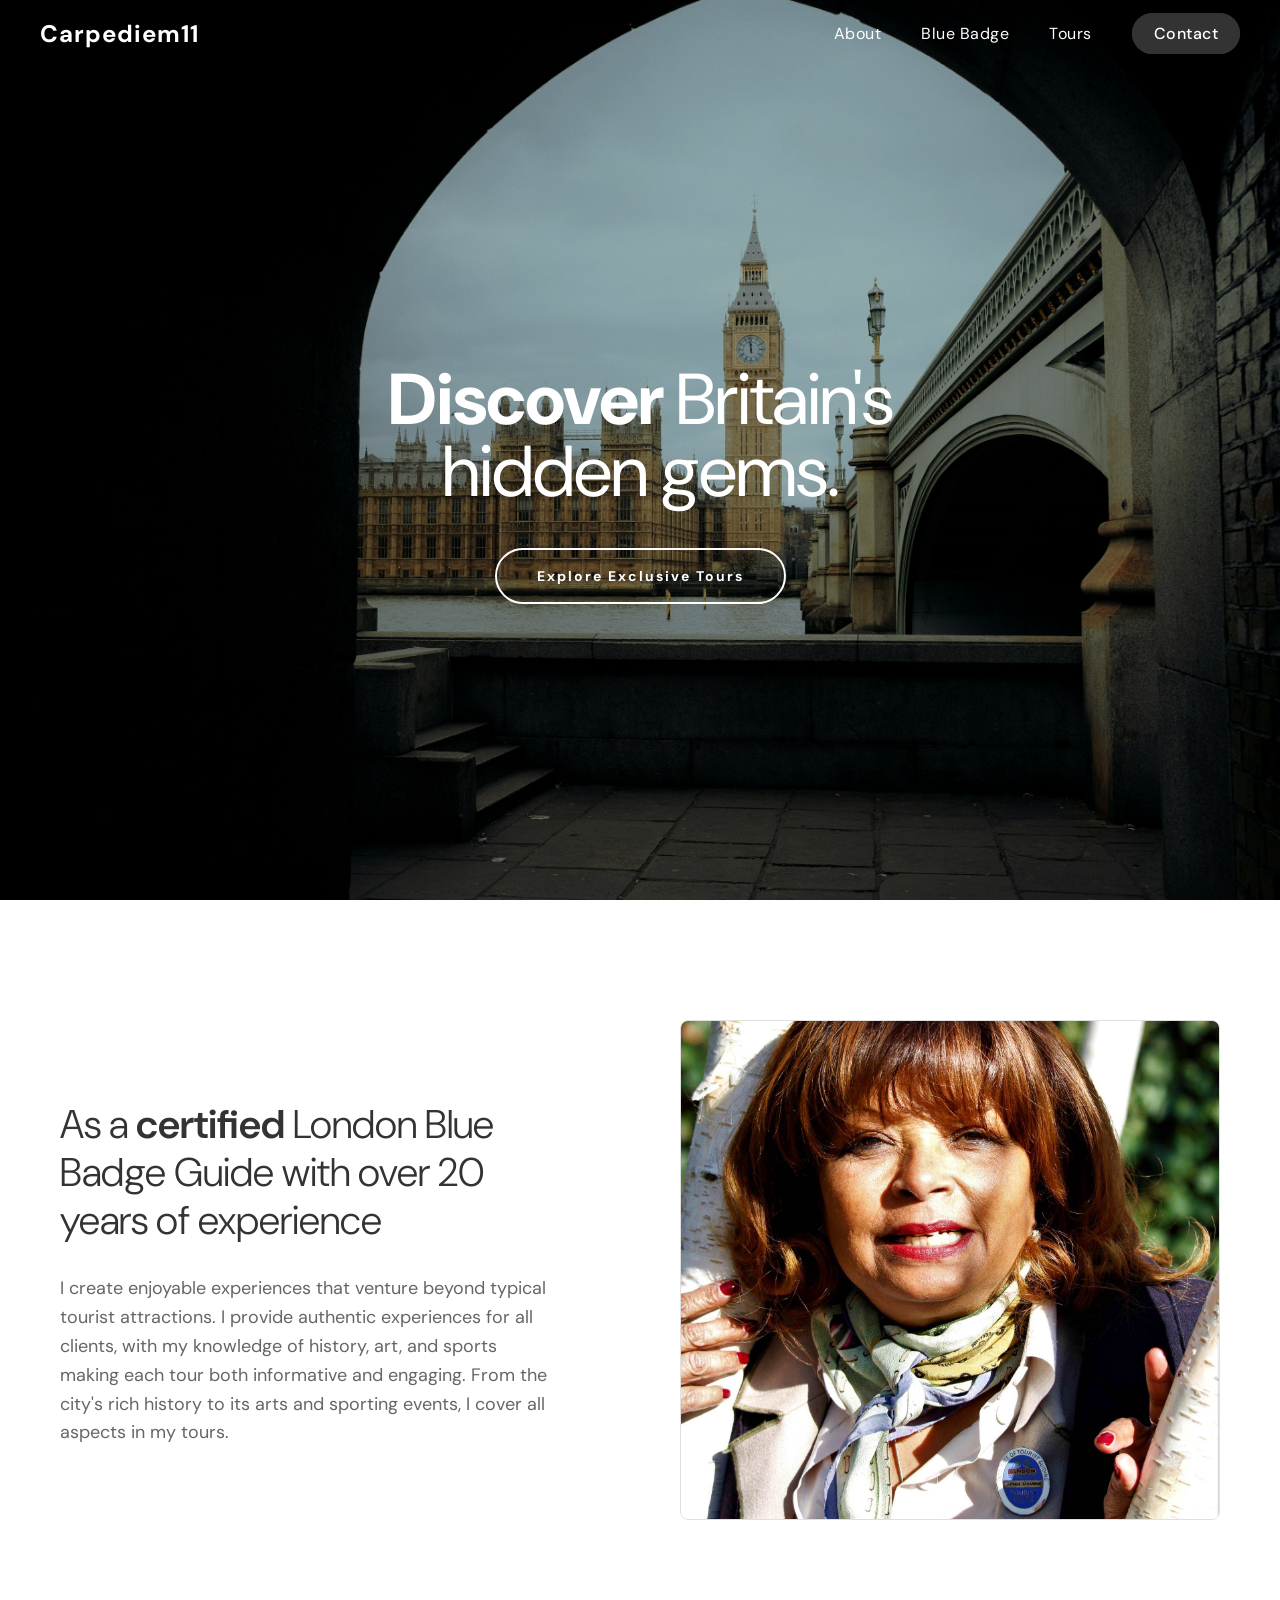
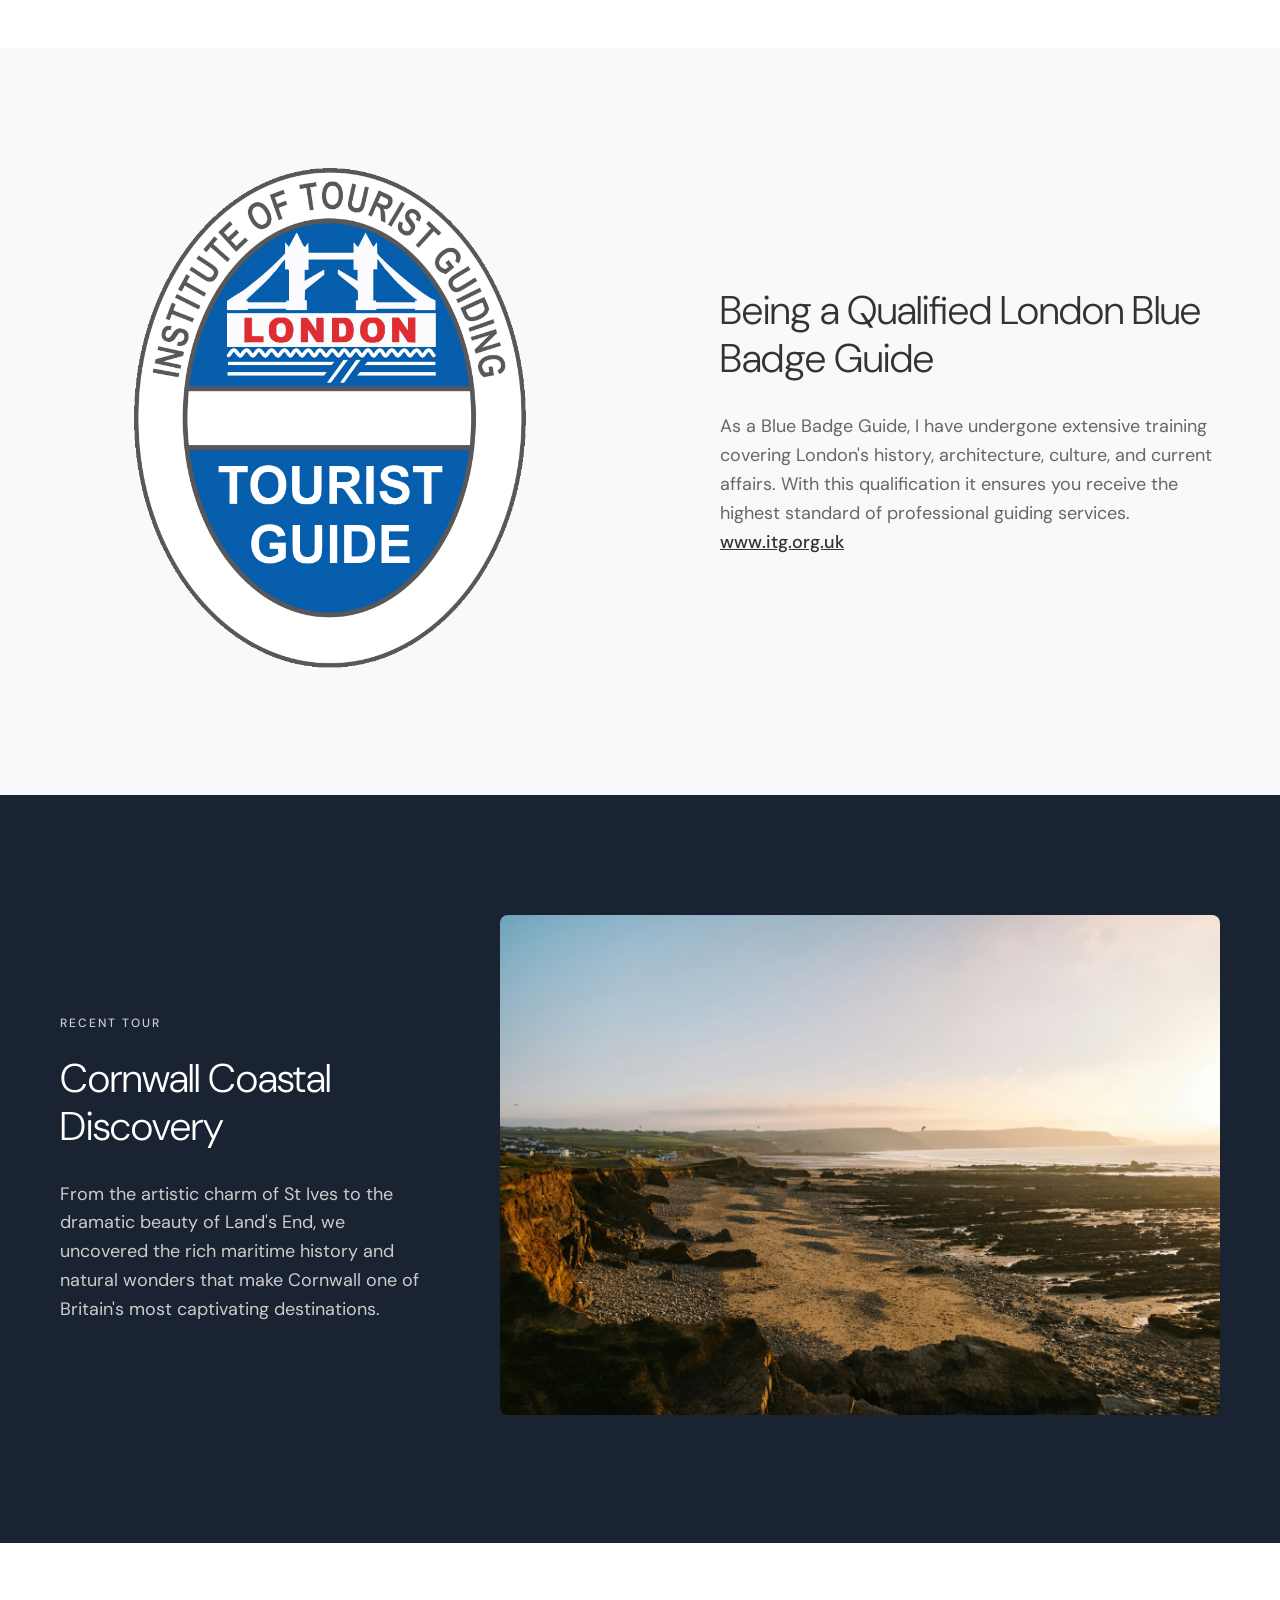
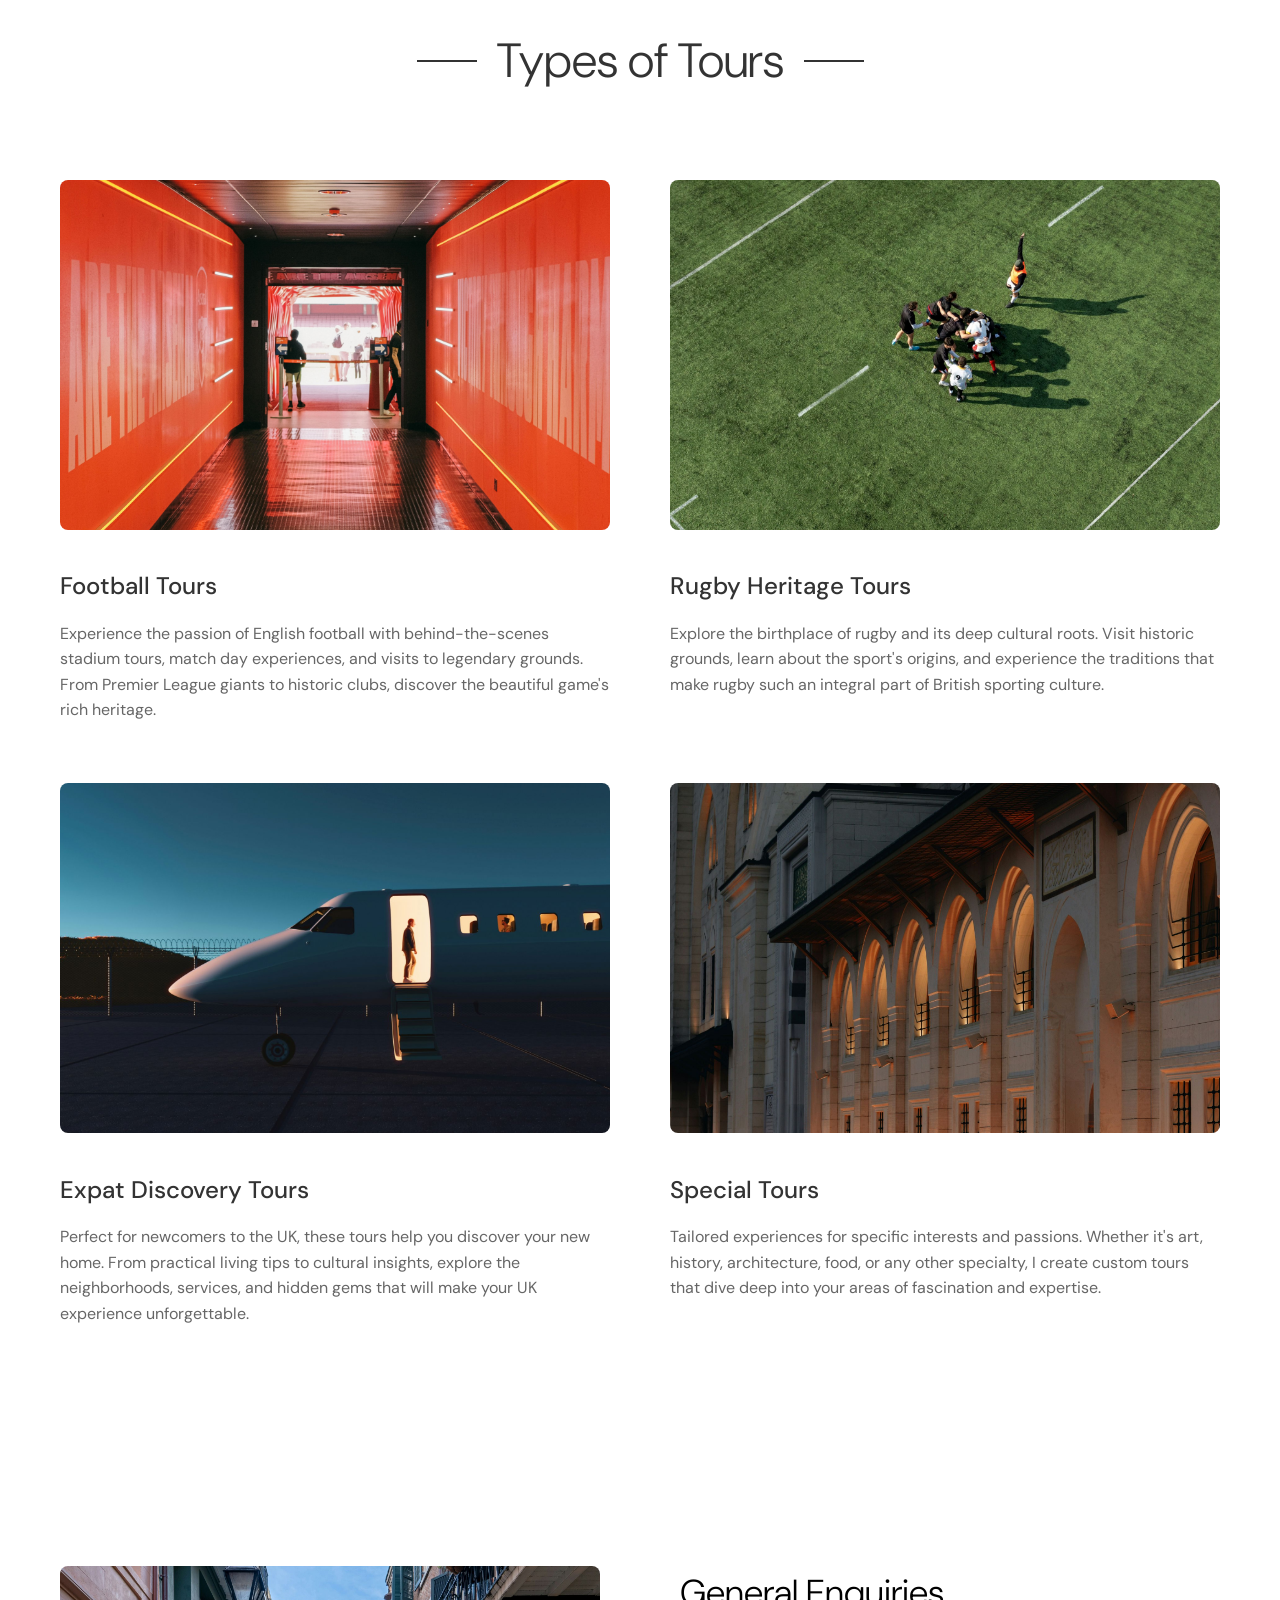
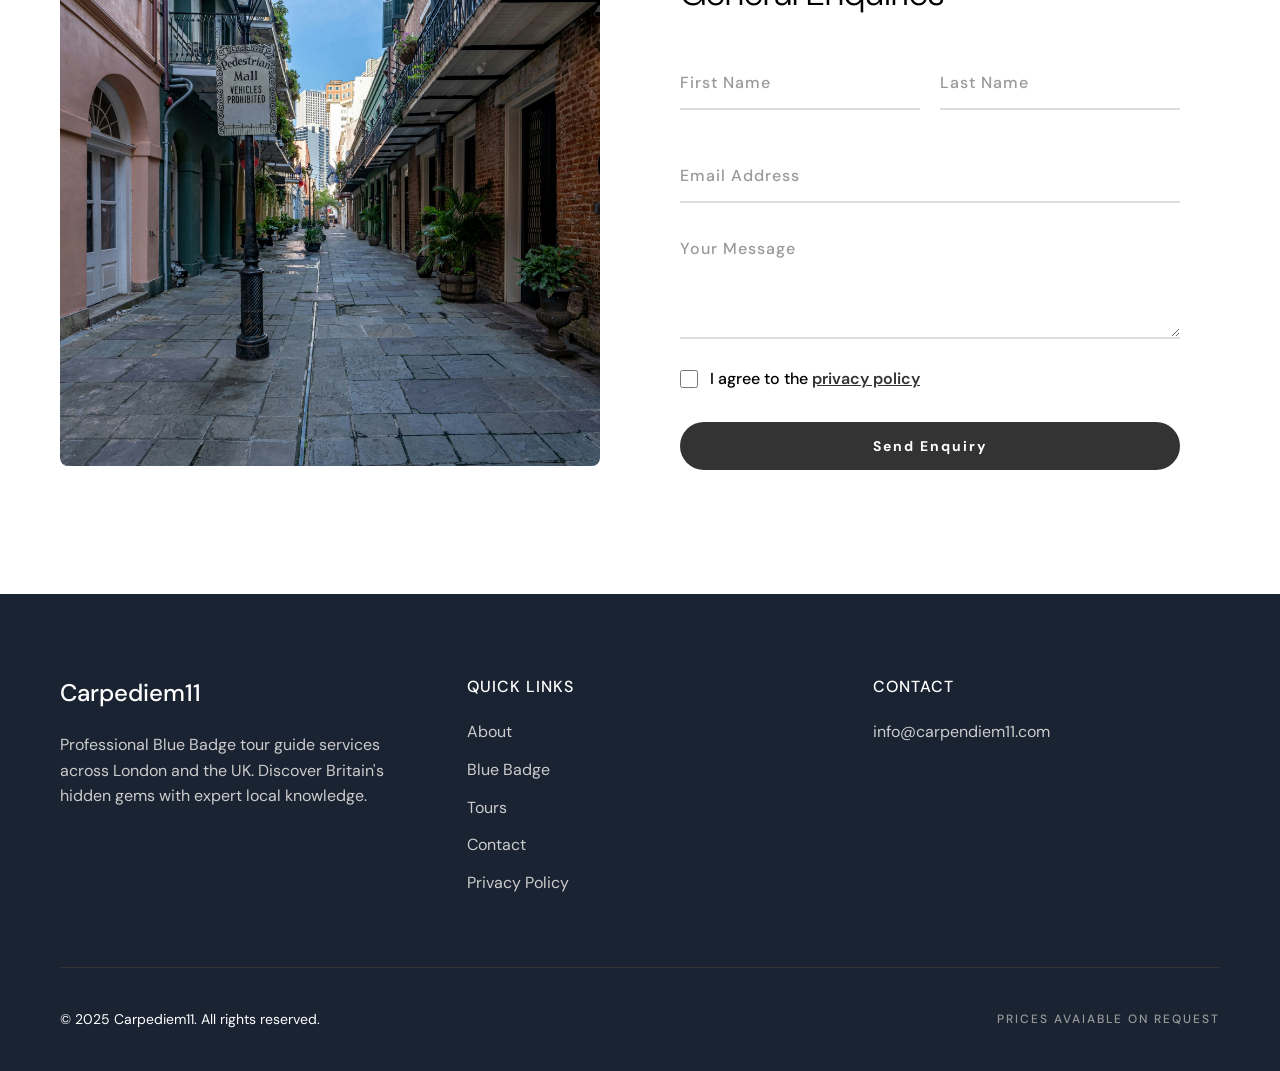
==== index.html @ 020100d0 "Performance optimizations and functional contact form - Removed 17MB unused images - Optimized image" ====
<!DOCTYPE html>
<html lang="en">
<head>
    <meta charset="UTF-8">
    <meta name="viewport" content="width=device-width, initial-scale=1.0">
    <title>Carpendiem11 - Exclusive UK and European Tour Guide</title>
    <link rel="stylesheet" href="styles.css">
    <link href="https://fonts.googleapis.com/css2?family=DM+Sans:wght@300;400;500;600;700&display=swap" rel="stylesheet">
    
    <!-- Preload critical above-the-fold images only -->
    <link rel="preload" as="image" href="images/london.jpg">
    <link rel="preload" as="image" href="images/Pat.jpg">
    <link rel="preload" as="image" href="images/blue-badge.png">
</head>
<body>
    <!-- Header Section -->
    <header class="hero-section">
        <nav class="nav">
            <div class="nav-brand">Carpediem11</div>
            <button class="hamburger" id="hamburger" aria-label="Toggle menu">
                <span></span>
                <span></span>
                <span></span>
            </button>
            <ul class="nav-links" id="navLinks">
                <li><a href="#about">About</a></li>
                <li><a href="#blue-badge">Blue Badge</a></li>
                <li><a href="#tours">Tours</a></li>
                <li><a href="#contact" class="contact-button">Contact</a></li>
            </ul>
        </nav>
        <div class="hero-content">
            <h1 class="hero-title"><span class="title-light">Discover</span> Britain's<br>hidden gems.</h1>
            <a href="#tours" class="cta-button">Explore Exclusive Tours</a>
        </div>
    </header>

    <!-- Fixed Navigation (appears on scroll) -->
    <nav class="fixed-nav" id="fixedNav">
        <div class="nav-container">
            <div class="nav-brand">Carpediem11</div>
            <button class="hamburger" id="hamburgerFixed" aria-label="Toggle menu">
                <span></span>
                <span></span>
                <span></span>
            </button>
            <ul class="nav-links" id="navLinksFixed">
                <li><a href="#about">About</a></li>
                <li><a href="#blue-badge">Blue Badge</a></li>
                <li><a href="#tours">Tours</a></li>
                <li><a href="#contact" class="contact-button">Contact</a></li>
            </ul>
        </div>
    </nav>

    <!-- About Section -->
    <section id="about" class="about-section">
        <div class="container">
            <div class="about-content">
                <div class="about-text">
                    <!-- <span class="section-label">ABOUT</span> -->
                    <h2 class="section-title">As a <span class="certified-bold">certified</span> London Blue Badge Guide with over 20 years of experience</h2>
                    <p class="section-description">I create enjoyable experiences that venture beyond typical tourist attractions. I provide authentic experiences for all clients, with my knowledge of history, art, and sports making each tour both informative and engaging. From the city's rich history to its arts and sporting events, I cover all aspects in my tours.</p>
                </div>
                <div class="about-image">
                    <img src="images/Pat.jpg" alt="Modern cabin with fire pit" class="section-image">
                </div>
            </div>
        </div>
    </section>

    <!-- Blue Badge Section -->
    <section id="blue-badge" class="blue-badge-section">
        <div class="container">
            <div class="blue-badge-content">
                <div class="blue-badge-image">
                    <img src="images/blue-badge.png" alt="Blue Badge Guide certification" class="section-image">
                </div>
                <div class="blue-badge-text">
                    <!-- <span class="section-label">BLUE BADGE</span> -->
                    <h2 class="section-title">Being a Qualified London Blue Badge Guide</h2>
                    
                    <p class="section-description">As a Blue Badge Guide, I have undergone extensive training covering London's history, architecture, culture, and current affairs. With this qualification it ensures you receive the highest standard of professional guiding services.</p>
                    <p class="section-description"> <a href="https://www.itg.org.uk/" target="_blank" class="external-link">www.itg.org.uk</a></p>
                </div>
            </div>
        </div>
    </section>

    <!-- Recent Tour Section -->
    <section class="recent-tour-section">
        <div class="container">
            <div class="recent-tour-content">
                <div class="recent-tour-text">
                    <span class="section-label">RECENT TOUR</span>
                    <h2 class="section-title">Cornwall Coastal Discovery</h2>
                    <p class="section-description">From the artistic charm of St Ives to the dramatic beauty of Land's End, we uncovered the rich maritime history and natural wonders that make Cornwall one of Britain's most captivating destinations.</p>
                </div>
                <div class="recent-tour-image">
                    <img src="images/cornwall.jpg" alt="Modern interior with skylight" class="section-image">
                </div>
            </div>
        </div>
    </section>

    <!-- Types of Tours Section -->
    <section id="tours" class="tours-section">
        <div class="container">
            <div class="tours-header">
              
                <h2 class="tours-title">Types of Tours</h2>
            </div>
            <div class="tours-grid">
                <div class="tour-card">
                    <div class="tour-image">
                        <img src="images/arsenal3.jpg" alt="Football stadium tour" class="tour-img">
                    </div>
                    <h3 class="tour-name">Football Tours</h3>
                    <p class="tour-description">Experience the passion of English football with behind-the-scenes stadium tours, match day experiences, and visits to legendary grounds. From Premier League giants to historic clubs, discover the beautiful game's rich heritage.</p>
                </div>
                <div class="tour-card">
                    <div class="tour-image">
                        <img src="images/rugby.jpg" alt="Rugby stadium and heritage" class="tour-img">
                    </div>
                    <h3 class="tour-name">Rugby Heritage Tours</h3>
                    <p class="tour-description">Explore the birthplace of rugby and its deep cultural roots. Visit historic grounds, learn about the sport's origins, and experience the traditions that make rugby such an integral part of British sporting culture.</p>
                </div>
                <div class="tour-card">
                    <div class="tour-image">
                        <img src="images/plane.jpg" alt="Expat discovery tour" class="tour-img">
                    </div>
                    <h3 class="tour-name">Expat Discovery Tours</h3>
                    <p class="tour-description">Perfect for newcomers to the UK, these tours help you discover your new home. From practical living tips to cultural insights, explore the neighborhoods, services, and hidden gems that will make your UK experience unforgettable.</p>
                </div>
                <div class="tour-card">
                    <div class="tour-image">
                        <img src="images/special.jpg" alt="Special interest tour" class="tour-img">
                    </div>
                    <h3 class="tour-name">Special Tours</h3>
                    <p class="tour-description">Tailored experiences for specific interests and passions. Whether it's art, history, architecture, food, or any other specialty, I create custom tours that dive deep into your areas of fascination and expertise.</p>
                </div>
            </div>
            
            <!-- Mobile Tour Info Banner -->
            <div class="mobile-tour-banner">
                <p>Contact us for more information about all of the different tours we offer throughout the year, tailored to each season.</p>
                <a href="#contact" class="banner-button">Get in Touch</a>
            </div>
        </div>
    </section>

    <!-- Coming Soon Section -->
    <section id="contact" class="coming-soon-section">
        <div class="container">
            <div class="coming-soon-content">
                <div class="coming-soon-image">
                    <img src="images/form.jpg" alt="Campfire on hillside" class="section-image">
                </div>
                <div class="coming-soon-form">
                    <h2 class="coming-soon-title">General Enquiries</h2>
                    <form class="booking-form" id="contactForm" action="https://api.web3forms.com/submit" method="POST">
                        <!-- Web3Forms access key configured -->
                        <input type="hidden" name="access_key" value="16417ffe-3194-4e08-936b-fb488de1f143">
                        <input type="hidden" name="subject" value="New Enquiry from Carpediem11 Website">
                        <input type="hidden" name="redirect" value="https://web3forms.com/success">
                        
                        <div class="form-row">
                            <div class="form-group">
                                <input type="text" 
                                       id="firstName" 
                                       name="first_name" 
                                       placeholder="First Name" 
                                       class="form-input" 
                                       autocomplete="given-name"
                                       required>
                            </div>
                            <div class="form-group">
                                <input type="text" 
                                       id="lastName" 
                                       name="last_name" 
                                       placeholder="Last Name" 
                                       class="form-input" 
                                       autocomplete="family-name"
                                       required>
                            </div>
                        </div>
                        <div class="form-group">
                            <input type="email" 
                                   id="email" 
                                   name="email" 
                                   placeholder="Email Address" 
                                   class="form-input" 
                                   autocomplete="email"
                                   required>
                        </div>
                        <div class="form-group">
                            <textarea id="message" 
                                      name="message" 
                                      placeholder="Your Message" 
                                      class="form-textarea" 
                                      rows="4"
                                      required></textarea>
                        </div>
                        <div class="checkbox-group">
                            <label class="checkbox-label">
                                <input type="checkbox" id="privacy" name="privacy" required>
                                <span>I agree to the <a href="privacy-policy.html" target="_blank" class="privacy-link">privacy policy</a></span>
                            </label>
                        </div>
                        <button type="submit" class="submit-button">Send Enquiry</button>
                        <div id="formMessage" class="form-message"></div>
                    </form>
                </div>
            </div>
        </div>
    </section>

    <!-- Footer -->
    <footer class="footer">
        <div class="container">
            <div class="footer-content">
                <div class="footer-section">
                    <h3 class="footer-brand">Carpediem11</h3>
                    <p class="footer-description">Professional Blue Badge tour guide services across London and the UK. Discover Britain's hidden gems with expert local knowledge.</p>
                </div>
                <div class="footer-section">
                    <h4 class="footer-title">Quick Links</h4>
                    <ul class="footer-links">
                        <li><a href="#about">About</a></li>
                        <li><a href="#blue-badge">Blue Badge</a></li>
                        <li><a href="#tours">Tours</a></li>
                        <li><a href="#contact">Contact</a></li>
                        <li><a href="privacy-policy.html">Privacy Policy</a></li>
                    </ul>
                </div>
                <div class="footer-section">
                    <h4 class="footer-title">Contact</h4>
                    <p class="footer-contact">info@carpendiem11.com</p>
                    <!-- <p class="footer-contact">+44 (555) 123-4567</p> -->
                </div>
            </div>
            <div class="footer-bottom">
                <p class="footer-copyright">© 2025 Carpediem11. All rights reserved.</p>
                <p class="footer-press">Prices avaiable on request</p>
            </div>
        </div>
    </footer>

    <script>
        // Show/hide fixed navigation on scroll
        window.addEventListener('scroll', function() {
            const fixedNav = document.getElementById('fixedNav');
            const scrollPosition = window.scrollY;
            
            if (scrollPosition > 100) {
                fixedNav.classList.add('show');
            } else {
                fixedNav.classList.remove('show');
            }
        });

        // Mobile menu toggle
        const hamburger = document.getElementById('hamburger');
        const hamburgerFixed = document.getElementById('hamburgerFixed');
        const navLinks = document.getElementById('navLinks');
        const navLinksFixed = document.getElementById('navLinksFixed');

        function toggleMenu(burger, menu) {
            burger.addEventListener('click', function(e) {
                e.stopPropagation();
                burger.classList.toggle('active');
                menu.classList.toggle('active');
            });
        }

        if (hamburger && navLinks) {
            toggleMenu(hamburger, navLinks);
        }

        if (hamburgerFixed && navLinksFixed) {
            toggleMenu(hamburgerFixed, navLinksFixed);
        }

        // Close menu when clicking on a link
        document.querySelectorAll('.nav-links a').forEach(link => {
            link.addEventListener('click', function() {
                if (hamburger) hamburger.classList.remove('active');
                if (hamburgerFixed) hamburgerFixed.classList.remove('active');
                if (navLinks) navLinks.classList.remove('active');
                if (navLinksFixed) navLinksFixed.classList.remove('active');
            });
        });

        // Close menu when clicking outside
        document.addEventListener('click', function(e) {
            if (!e.target.closest('.nav') && !e.target.closest('.fixed-nav')) {
                if (hamburger) hamburger.classList.remove('active');
                if (hamburgerFixed) hamburgerFixed.classList.remove('active');
                if (navLinks) navLinks.classList.remove('active');
                if (navLinksFixed) navLinksFixed.classList.remove('active');
            }
        });

        // Contact form handling with better UX
        const contactForm = document.getElementById('contactForm');
        const formMessage = document.getElementById('formMessage');

        if (contactForm) {
            contactForm.addEventListener('submit', async function(e) {
                e.preventDefault();
                
                const submitButton = contactForm.querySelector('.submit-button');
                const originalButtonText = submitButton.textContent;
                
                // Disable button and show loading state
                submitButton.disabled = true;
                submitButton.textContent = 'Sending...';
                
                // Hide any previous messages
                formMessage.className = 'form-message';
                formMessage.style.display = 'none';
                
                try {
                    const formData = new FormData(contactForm);
                    const response = await fetch(contactForm.action, {
                        method: 'POST',
                        body: formData,
                        headers: {
                            'Accept': 'application/json'
                        }
                    });
                    
                    if (response.ok) {
                        // Success
                        formMessage.className = 'form-message success';
                        formMessage.textContent = 'Thank you! Your message has been sent successfully. We\'ll get back to you soon.';
                        contactForm.reset();
                    } else {
                        // Error from server
                        formMessage.className = 'form-message error';
                        formMessage.textContent = 'Oops! Something went wrong. Please try again or email us directly at info@carpendiem11.com';
                    }
                } catch (error) {
                    // Network error
                    formMessage.className = 'form-message error';
                    formMessage.textContent = 'Network error. Please check your connection and try again.';
                }
                
                // Re-enable button
                submitButton.disabled = false;
                submitButton.textContent = originalButtonText;
                
                // Scroll to message
                formMessage.scrollIntoView({ behavior: 'smooth', block: 'nearest' });
            });
        }
    </script>
</body>
</html>
---- styles.css ----
/* Reset and Base Styles */
* {
    margin: 0;
    padding: 0;
    box-sizing: border-box;
}

html {
    scroll-behavior: smooth;
}

body {
    font-family: 'DM Sans', sans-serif;
    line-height: 1.6;
    color: #333;
    overflow-x: hidden;
}

.container {
    max-width: 1200px;
    margin: 0 auto;
    padding: 0 20px;
}

/* Typography */
.section-label {
    font-size: 12px;
    font-weight: 500;
    letter-spacing: 2px;
    text-transform: uppercase;
    color: #999;
    display: block;
    margin-bottom: 20px;
}

.section-title {
    font-size: 40px;
    font-weight: 300;
    line-height: 1.2;
    margin-bottom: 30px;
    color: #333;
}

.certified-bold {
    font-weight: 600;
}

.section-description {
    font-size: 18px;
    font-weight: 400;
    color: #666;
    line-height: 1.6;
}

.external-link {
    color: #333;
    text-decoration: underline;
    font-weight: 500;
    transition: color 0.3s ease;
}

.external-link:hover {
    color: #666;
}

/* Section Images */
.section-image {
    width: 100%;
    height: 500px;
    object-fit: cover;
    border-radius: 8px;
    transition: transform 0.3s ease;
}

.blue-badge-image .section-image {
    object-fit: contain;
    background: #f8f9fa;
}

.about-image .section-image {
    border: 1px solid #e0e0e0;
}

.recent-tour-image .section-image {
    height: 500px;
}

.section-image:hover {
    transform: scale(1.02);
}

.tour-img {
    width: 100%;
    height: 350px;
    object-fit: cover;
    border-radius: 8px;
    transition: transform 0.3s ease;
}

.tour-img:hover {
    transform: scale(1.02);
}

/* Original Navigation in Hero */
.nav {
    display: flex;
    justify-content: space-between;
    align-items: center;
    padding: 15px 40px;
    position: relative;
    z-index: 10;
}

.nav-brand {
    font-size: 24px;
    font-weight: 700;
    letter-spacing: 1px;
    color: white;
}

.nav-links {
    display: flex;
    list-style: none;
    gap: 40px;
}

.nav-links a {
    color: white;
    text-decoration: none;
    font-size: 16px;
    font-weight: 400;
    letter-spacing: 0.5px;
    transition: opacity 0.3s ease;
}

.nav-links a:hover {
    opacity: 0.7;
}

/* Hamburger Menu */
.hamburger {
    display: none;
    flex-direction: column;
    gap: 5px;
    background: transparent;
    border: none;
    cursor: pointer;
    padding: 5px;
    z-index: 1003;
    position: relative;
}

.hamburger span {
    width: 25px;
    height: 2px;
    background: white;
    transition: all 0.3s ease;
}

.fixed-nav .hamburger span {
    background: white;
}

.hamburger.active span:nth-child(1) {
    transform: rotate(45deg) translate(7px, 7px);
}

.hamburger.active span:nth-child(2) {
    opacity: 0;
}

.hamburger.active span:nth-child(3) {
    transform: rotate(-45deg) translate(7px, -7px);
}

/* Fixed Navigation (appears on scroll) */
.fixed-nav {
    position: fixed;
    top: -100px;
    left: 0;
    right: 0;
    background: rgba(0, 0, 0, 0.95);
    backdrop-filter: blur(10px);
    border-bottom: 1px solid rgba(255, 255, 255, 0.1);
    z-index: 1000;
    transition: all 0.3s ease;
}

.fixed-nav.show {
    top: 0;
}

.nav-container {
    display: flex;
    justify-content: space-between;
    align-items: center;
    padding: 15px 40px;
    position: relative;
    z-index: 10;
}

.fixed-nav .nav-brand {
    color: white;
    font-size: 24px;
    font-weight: 700;
    letter-spacing: 1px;
}

.fixed-nav .nav-links {
    display: flex;
    list-style: none;
    gap: 40px;
}

.fixed-nav .nav-links a {
    color: white;
    text-decoration: none;
    font-size: 16px;
    font-weight: 400;
    letter-spacing: 0.5px;
    transition: color 0.3s ease;
    position: relative;
}

.fixed-nav .nav-links a:hover {
    color: #ccc;
}


/* Contact Button */
.contact-button {
    background: #333 !important;
    color: white !important;
    padding: 8px 20px !important;
    border-radius: 50px !important;
    border: 2px solid #333 !important;
    transition: all 0.3s ease !important;
    text-decoration: none !important;
    font-weight: 500 !important;
    letter-spacing: 0.5px !important;
}

.contact-button:hover {
    background: white !important;
    color: #333 !important;
    transform: translateY(-2px);
    box-shadow: 0 4px 12px rgba(0, 0, 0, 0.15);
}

.contact-button::after {
    display: none !important;
}

/* Fixed nav contact button */
.fixed-nav .contact-button {
    background: white !important;
    color: #333 !important;
}

.fixed-nav .contact-button:hover {
    background: #f0f0f0 !important;
    color: #333 !important;
}

/* Hero Section */
.hero-section {
    height: 100vh;
    background: linear-gradient(rgba(0, 0, 0, 0.3), rgba(0, 0, 0, 0.3)), 
                url('images/london.jpg');
    background-size: cover;
    background-position: center;
    display: flex;
    flex-direction: column;
    justify-content: space-between;
    color: white;
    position: relative;
}

.hero-content {
    text-align: center;
    padding: 0 40px;
    position: relative;
    z-index: 10;
    display: flex;
    flex-direction: column;
    justify-content: center;
    align-items: center;
    flex: 1;
}

.hero-title {
    font-size: 72px;
    font-weight: 400;
    margin-bottom: 40px;
    letter-spacing: -1px;
    line-height: 1.0;
}

.title-light {
    font-weight: 700;
}

.cta-button {
    background: transparent;
    border: 2px solid white;
    color: white;
    padding: 15px 40px;
    font-size: 14px;
    font-weight: 700;
    letter-spacing: 2px;
    border-radius: 50px;
    cursor: pointer;
    transition: all 0.3s ease;
    text-decoration: none;
    display: inline-block;
}

.cta-button:hover {
    background: white;
    color: #333;
}

/* About Section */
.about-section {
    padding: 120px 0;
    background: white;
}

.about-content {
    display: grid;
    grid-template-columns: 1fr 1fr;
    gap: 80px;
    align-items: center;
}

.about-text {
    padding-right: 40px;
}


/* Blue Badge Section */
.blue-badge-section {
    padding: 120px 0;
    background: #f8f9fa;
}

.blue-badge-content {
    display: grid;
    grid-template-columns: 1fr 1fr;
    gap: 80px;
    align-items: center;
}

.blue-badge-text {
    padding-left: 40px;
}


.work-section {
    display: flex;
    align-items: center;
    gap: 10px;
    margin: 30px 0;
}

.work-label {
    font-size: 14px;
    font-weight: 500;
    letter-spacing: 2px;
    text-transform: uppercase;
    color: #999;
}

.work-icon {
    font-size: 20px;
}

.features-list {
    margin: 40px 0;
}

.feature-item {
    display: flex;
    align-items: center;
    gap: 15px;
    margin-bottom: 20px;
    font-size: 16px;
    font-weight: 500;
    color: #333;
}

.feature-icon {
    font-size: 18px;
    width: 24px;
    text-align: center;
}

/* Recent Tour Section */
.recent-tour-section {
    padding: 120px 0;
    background: #1a2332;
    color: white;
}

.recent-tour-content {
    display: grid;
    grid-template-columns: 1fr 2fr;
    gap: 80px;
    align-items: center;
}

.recent-tour-text .section-label {
    color: #ccc;
}

.recent-tour-text .section-title {
    color: white;
}

.recent-tour-text .section-description {
    color: #ccc;
}


/* Tours Section */
.tours-section {
    padding: 80px 0 120px 0;
    background: white;
}

.tours-header {
    text-align: center;
    margin-bottom: 80px;
}

.tours-label {
    font-size: 12px;
    font-weight: 500;
    letter-spacing: 2px;
    text-transform: uppercase;
    color: #999;
    display: block;
    margin-bottom: 20px;
}

.tours-title {
    font-size: 48px;
    font-weight: 300;
    color: #333;
    position: relative;
    display: inline-block;
}

.tours-title::before,
.tours-title::after {
    content: '';
    position: absolute;
    top: 50%;
    width: 60px;
    height: 2px;
    background: #333;
    transform: translateY(-50%);
}

.tours-title::before {
    left: -80px;
}

.tours-title::after {
    right: -80px;
}

.tours-grid {
    display: grid;
    grid-template-columns: repeat(2, 1fr);
    gap: 60px;
}

.tour-card {
    background: white;
}

.tour-image {
    margin-bottom: 30px;
}

.tour-name {
    font-size: 24px;
    font-weight: 500;
    color: #333;
    margin-bottom: 15px;
}

.tour-description {
    font-size: 16px;
    color: #666;
    line-height: 1.6;
}

/* Mobile Tour Banner */
.mobile-tour-banner {
    display: none;
}

.banner-button {
    display: inline-block;
    background: #333;
    color: white;
    padding: 12px 30px;
    font-size: 14px;
    font-weight: 700;
    letter-spacing: 1.5px;
    text-decoration: none;
    border-radius: 50px;
    transition: all 0.3s ease;
    margin-top: 15px;
}

.banner-button:hover {
    background: #555;
    transform: translateY(-2px);
}


/* Coming Soon Section */
.coming-soon-section {
    padding: 120px 0;
    background: white;
}

.coming-soon-content {
    display: grid;
    grid-template-columns: 1fr 1fr;
    gap: 80px;
    align-items: center;
}


.coming-soon-title {
    font-family: 'DM Sans', sans-serif;
    font-size: 36px;
    font-weight: 300;
    color: #000;
    margin-bottom: 40px;
    line-height: 1.3;
}

.booking-form {
    max-width: 500px;
}

.form-row {
    display: grid;
    grid-template-columns: 1fr 1fr;
    gap: 20px;
    margin-bottom: 20px;
}

.form-group {
    margin-bottom: 20px;
}

.form-input {
    width: 100%;
    padding: 15px 0;
    border: none;
    border-bottom: 2px solid #ddd;
    background: transparent;
    font-family: 'DM Sans', sans-serif;
    font-size: 16px;
    font-weight: 400;
    color: #000 !important;
    outline: none;
    transition: border-color 0.3s ease;
}

.form-input,
.form-input:focus,
.form-input:active {
    color: #000 !important;
}

.form-input:focus {
    border-bottom-color: #333;
}

.form-input::placeholder {
    color: #999;
    font-weight: 500;
    letter-spacing: 1px;
}

.form-textarea {
    width: 100%;
    padding: 15px 0;
    border: none;
    border-bottom: 2px solid #ddd;
    background: transparent;
    font-family: 'DM Sans', sans-serif;
    font-size: 16px;
    font-weight: 400;
    color: #000 !important;
    outline: none;
    transition: border-color 0.3s ease;
    resize: vertical;
    min-height: 100px;
}

.form-textarea,
.form-textarea:focus,
.form-textarea:active {
    color: #000 !important;
}

.form-textarea:focus {
    border-bottom-color: #333;
}

/* Force black text on all form elements */
input[type="text"],
input[type="email"],
textarea {
    color: #000 !important;
}

.booking-form input,
.booking-form textarea {
    color: #000 !important;
}

.form-textarea::placeholder {
    color: #999;
    font-weight: 500;
    letter-spacing: 1px;
}

.checkbox-group {
    margin-bottom: 30px;
}

.checkbox-label {
    display: flex;
    align-items: center;
    gap: 12px;
    font-family: 'DM Sans', sans-serif;
    font-size: 16px;
    font-weight: 500;
    color: #000 !important;
    cursor: pointer;
}

.checkbox-label input[type="checkbox"] {
    width: 18px;
    height: 18px;
    accent-color: #333;
}

.privacy-link {
    color: #333;
    text-decoration: underline;
    font-weight: 600;
    transition: color 0.3s ease;
}

.privacy-link:hover {
    color: #555;
}

.form-message {
    margin-top: 20px;
    padding: 15px;
    border-radius: 8px;
    font-family: 'DM Sans', sans-serif;
    font-size: 14px;
    font-weight: 500;
    text-align: center;
    display: none;
}

.form-message.success {
    background: #d4edda;
    color: #155724;
    border: 1px solid #c3e6cb;
    display: block;
}

.form-message.error {
    background: #f8d7da;
    color: #721c24;
    border: 1px solid #f5c6cb;
    display: block;
}

.submit-button {
    width: 100%;
    background: #333;
    color: white;
    border: none;
    padding: 15px 30px;
    font-family: 'DM Sans', sans-serif;
    font-size: 14px;
    font-weight: 700;
    letter-spacing: 2px;
    cursor: pointer;
    transition: background-color 0.3s ease;
    border-radius: 50px;
}

.submit-button:hover {
    background: #555;
}

/* Privacy Policy Page */
.privacy-policy-section {
    padding: 120px 0 80px;
    background: white;
    min-height: 100vh;
}

.privacy-content {
    max-width: 800px;
    margin: 0 auto;
}

.privacy-title {
    font-family: 'DM Sans', sans-serif;
    font-size: 48px;
    font-weight: 600;
    color: #333;
    margin-bottom: 30px;
    text-align: center;
}

.privacy-intro {
    font-family: 'DM Sans', sans-serif;
    font-size: 18px;
    font-weight: 400;
    color: #666;
    line-height: 1.6;
    margin-bottom: 50px;
    text-align: center;
}

.privacy-section {
    margin-bottom: 40px;
}

.privacy-section h2 {
    font-family: 'DM Sans', sans-serif;
    font-size: 28px;
    font-weight: 600;
    color: #333;
    margin-bottom: 20px;
    border-bottom: 2px solid #f0f0f0;
    padding-bottom: 10px;
}

.privacy-section h3 {
    font-family: 'DM Sans', sans-serif;
    font-size: 20px;
    font-weight: 500;
    color: #333;
    margin: 25px 0 15px 0;
}

.privacy-section p {
    font-family: 'DM Sans', sans-serif;
    font-size: 16px;
    font-weight: 400;
    color: #666;
    line-height: 1.6;
    margin-bottom: 15px;
}

.privacy-section ul {
    margin: 15px 0;
    padding-left: 20px;
}

.privacy-section li {
    font-family: 'DM Sans', sans-serif;
    font-size: 16px;
    font-weight: 400;
    color: #666;
    line-height: 1.6;
    margin-bottom: 8px;
}

.contact-info {
    background: #f8f9fa;
    padding: 20px;
    border-radius: 8px;
    margin: 20px 0;
}

.contact-info p {
    margin-bottom: 10px;
    font-weight: 500;
}

.privacy-footer {
    background: #f8f9fa;
    padding: 30px;
    border-radius: 8px;
    margin-top: 50px;
    text-align: center;
}

.privacy-footer p {
    margin-bottom: 10px;
    font-weight: 500;
}

/* Footer */
.footer {
    background: #1a2332;
    color: white;
    padding: 80px 0 40px;
}

.footer-content {
    display: grid;
    grid-template-columns: repeat(3, 1fr);
    gap: 60px;
    margin-bottom: 60px;
}

.footer-section h3,
.footer-section h4 {
    margin-bottom: 20px;
    font-weight: 500;
}

.footer-brand {
    font-size: 24px;
    font-weight: 700;
    color: white;
    margin-bottom: 15px;
}

.footer-description {
    color: #ccc;
    font-size: 16px;
    line-height: 1.6;
}

.footer-title {
    font-size: 16px;
    color: white;
    text-transform: uppercase;
    letter-spacing: 1px;
}

.footer-links {
    list-style: none;
}

.footer-links li {
    margin-bottom: 12px;
}

.footer-links a {
    color: #ccc;
    text-decoration: none;
    font-size: 16px;
    transition: color 0.3s ease;
}

.footer-links a:hover {
    color: white;
}

.footer-contact {
    color: #ccc;
    font-size: 16px;
    margin-bottom: 8px;
}

.footer-bottom {
    display: flex;
    justify-content: space-between;
    align-items: center;
    padding-top: 40px;
    border-top: 1px solid #333;
}

.footer-copyright {
    color: white;
    font-size: 14px;
}

.footer-press {
    color: #999;
    font-size: 12px;
    font-weight: 500;
    letter-spacing: 2px;
    text-transform: uppercase;
}

/* Responsive Design */
@media (max-width: 768px) {
    .nav {
        flex-direction: row;
        gap: 0;
        padding: 15px 20px;
    }
    
    .hamburger {
        display: flex;
    }
    
    .hero-section {
        height: 50vh;
    }
    
    .hero-content {
        z-index: 1;
    }
    
    .nav-links {
        position: fixed;
        top: 0;
        right: -100%;
        width: 280px;
        height: 100vh;
        background: rgba(0, 0, 0, 0.98);
        flex-direction: column;
        gap: 0;
        padding: 80px 30px 30px;
        transition: right 0.3s ease;
        z-index: 1002;
    }
    
    .nav-links.active {
        right: 0;
    }
    
    .nav-links li {
        margin-bottom: 20px;
    }
    
    .nav-links a {
        font-size: 18px;
        display: block;
        padding: 15px 0;
    }
    
    .nav-container {
        flex-direction: row;
        gap: 0;
        padding: 15px 20px;
    }
    
    .fixed-nav .nav-links {
        background: rgba(0, 0, 0, 0.98);
    }
    
    .hero-title {
        font-size: 48px;
    }
    
    .section-title {
        font-size: 36px;
    }
    
    .section-image {
        height: 300px;
    }
    
    .about-image .section-image {
        height: 400px;
    }
    
    .tour-img {
        height: 300px;
    }
    
    .about-section {
        padding: 60px 0;
    }
    
    .blue-badge-section {
        padding: 60px 0;
    }
    
    .recent-tour-section {
        padding: 60px 0;
    }
    
    .tours-section {
        padding: 80px 0 40px 0;
    }
    
    .mobile-tour-banner {
        display: block;
        text-align: center;
        background: #f8f9fa;
        padding: 30px 20px;
        margin-top: 50px;
        border-radius: 8px;
    }
    
    .mobile-tour-banner p {
        font-size: 16px;
        color: #333;
        line-height: 1.6;
        margin-bottom: 20px;
    }
    
    .coming-soon-section {
        padding: 20px 0 60px 0;
    }
    
    .coming-soon-image .section-image {
        height: 200px;
    }
    
    .about-content,
    .blue-badge-content,
    .recent-tour-content,
    .coming-soon-content {
        grid-template-columns: 1fr;
        gap: 40px;
    }
    
    .about-text,
    .blue-badge-text {
        padding: 0;
    }
    
    .tours-grid {
        grid-template-columns: 1fr;
        gap: 40px;
    }
    
    .tours-title::before,
    .tours-title::after {
        display: none;
    }
    
    .footer {
        padding: 60px 0 40px;
    }
    
    .footer-content {
        grid-template-columns: 1fr;
        gap: 40px;
        text-align: left;
    }
    
    .footer-section {
        padding-bottom: 20px;
    }
    
    .footer-links {
        display: flex;
        flex-direction: column;
        align-items: flex-start;
    }
    
    .footer-bottom {
        flex-direction: column;
        gap: 15px;
        text-align: left;
        padding-top: 30px;
    }
    
    .container {
        padding: 0 15px;
    }
}

@media (max-width: 480px) {
    .hero-section {
        height: 50vh;
    }
    
    .hero-title {
        font-size: 36px;
    }
    
    .section-title {
        font-size: 28px;
    }
    
    .coming-soon-title {
        font-size: 28px;
    }
    
    .section-image {
        height: 250px;
    }
    
    .tour-img {
        height: 200px;
    }
    
    .nav-links {
        flex-wrap: wrap;
        justify-content: center;
        gap: 15px;
    }
    
    .footer-content {
        grid-template-columns: 1fr;
        gap: 30px;
    }
    
    .form-row {
        grid-template-columns: 1fr;
        gap: 0;
    }
    
}
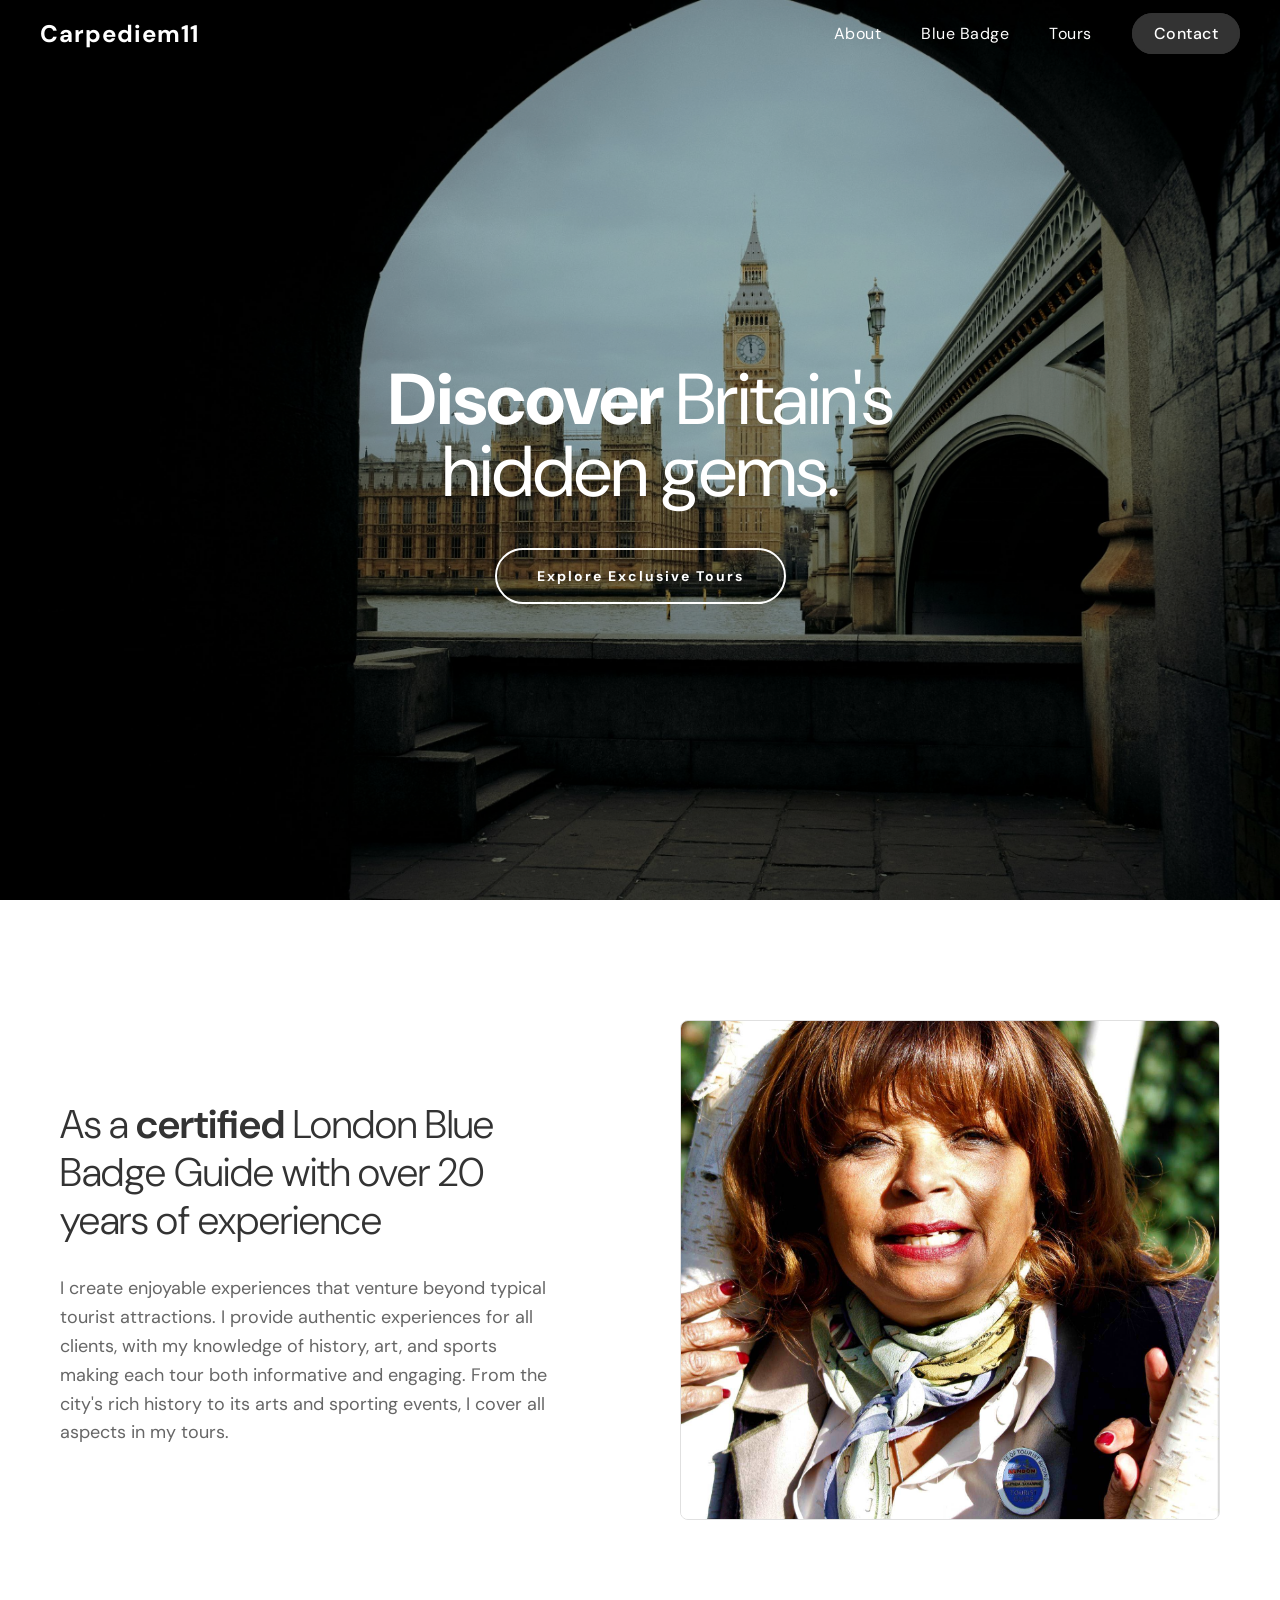
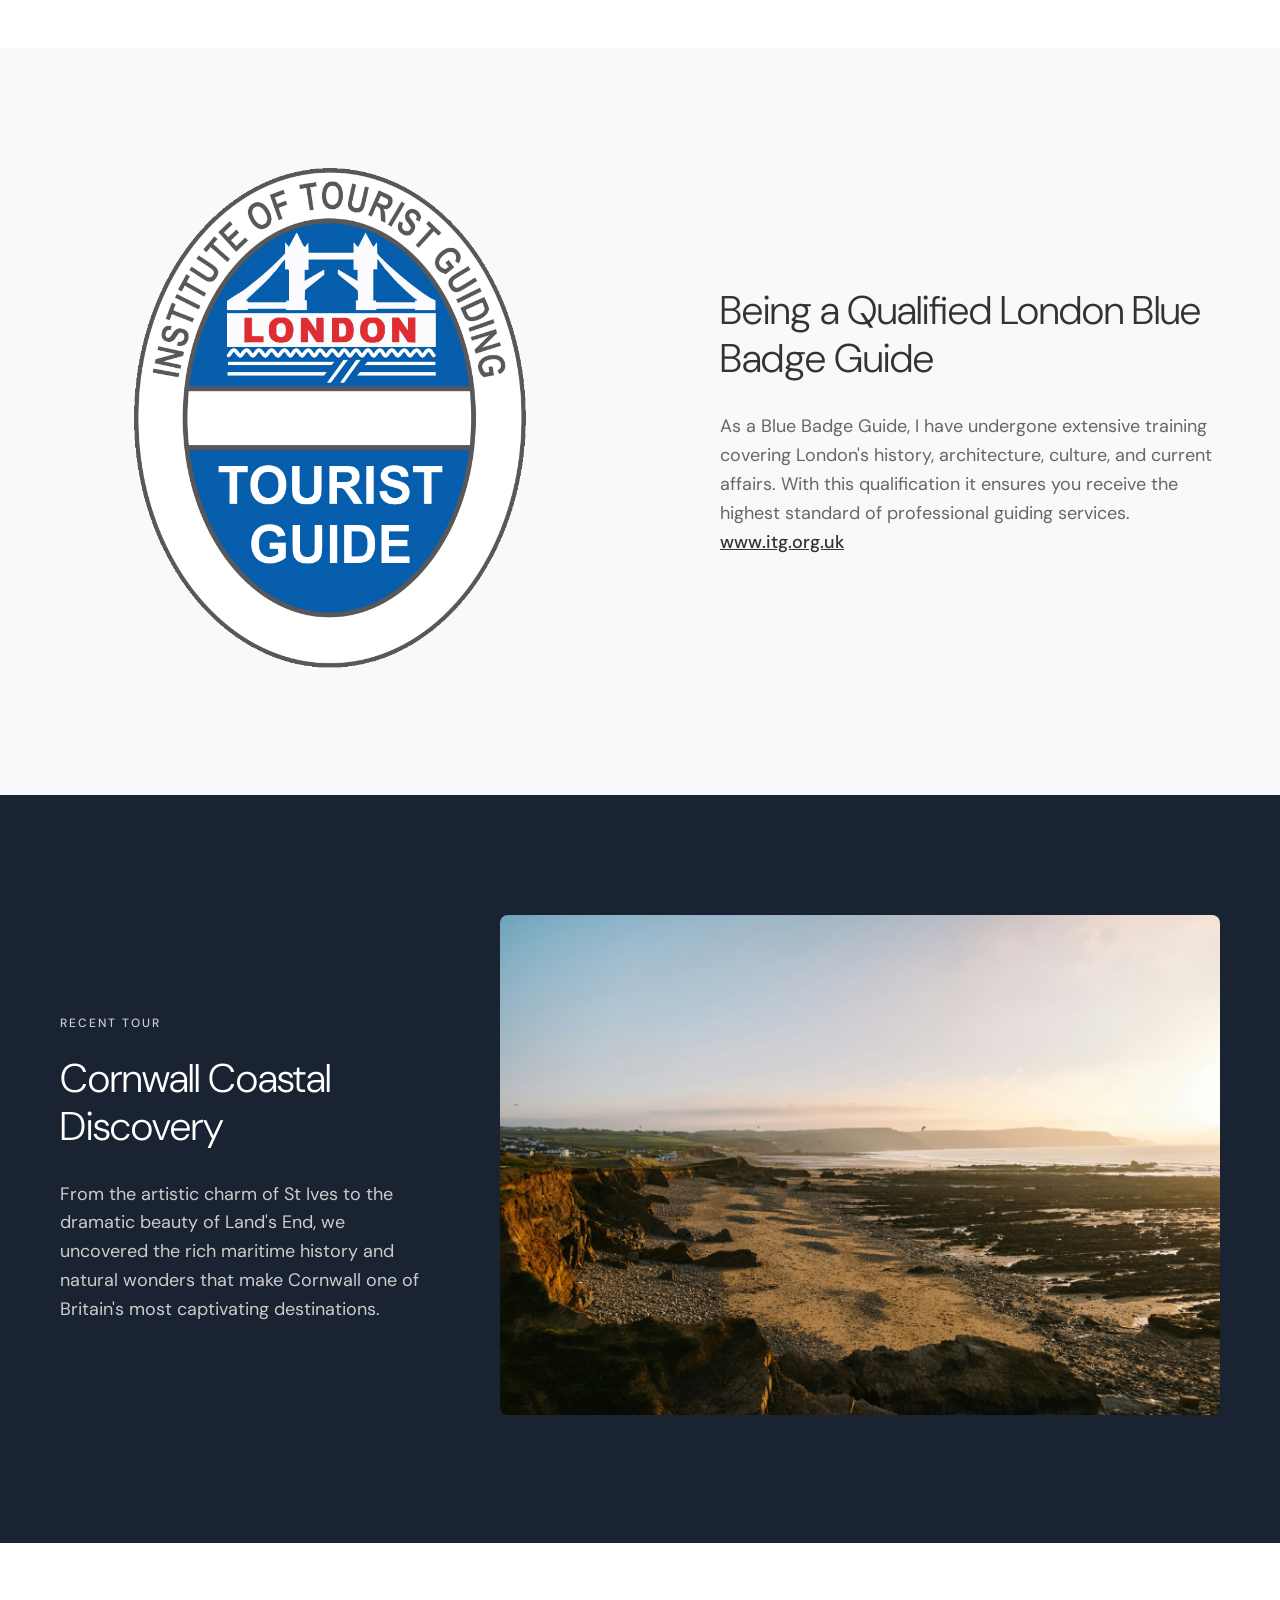
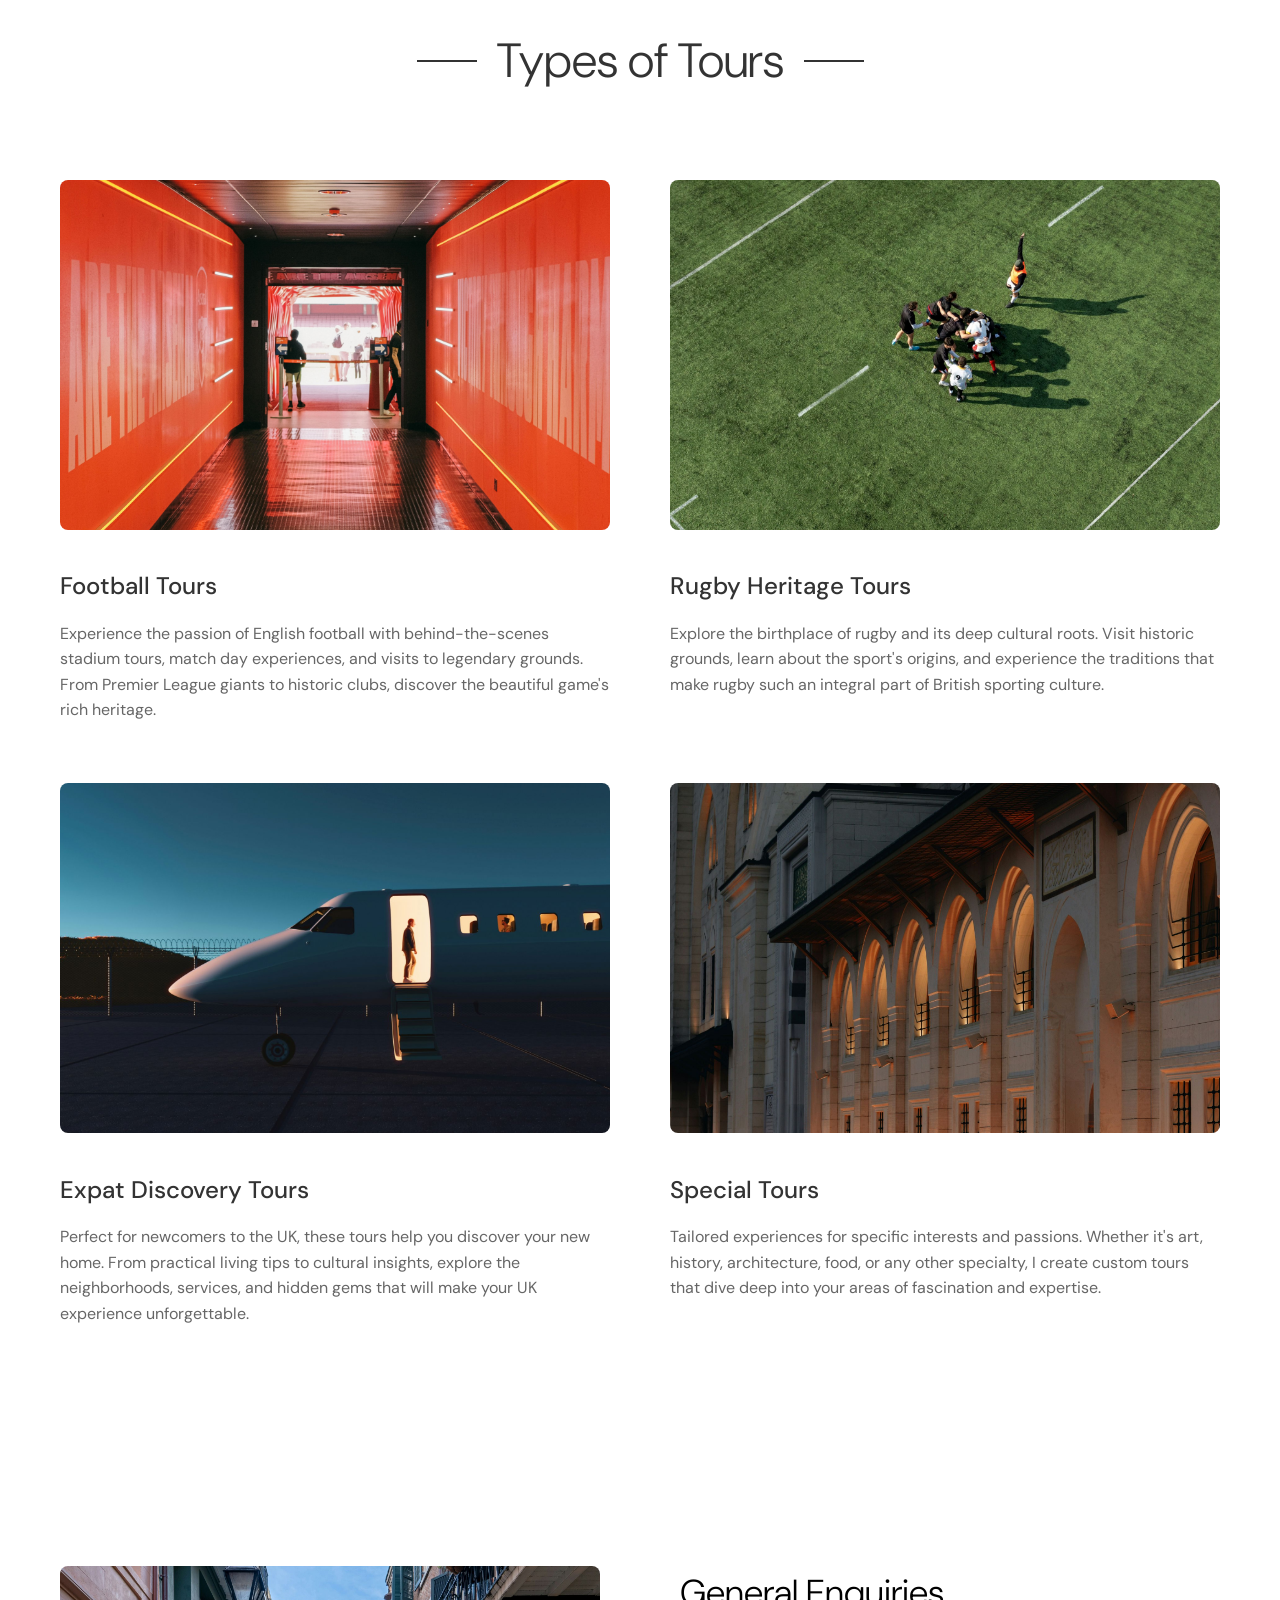
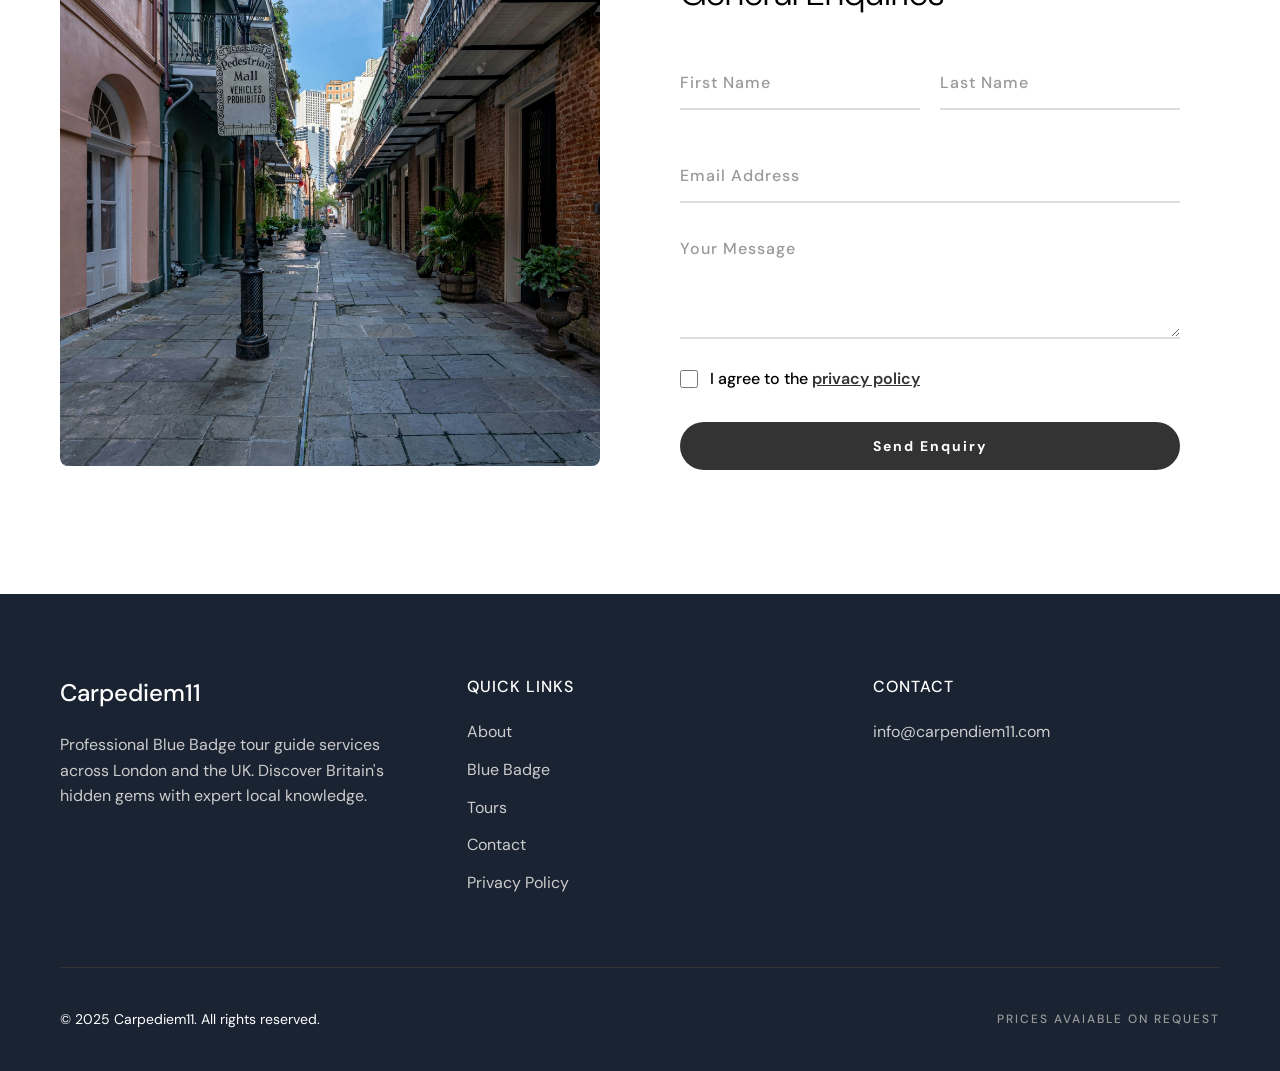
==== commit f2ffebf1: "Optimize hero image loading - add fetchpriority, use img tag instead of CSS background, add fallback" ====
--- a/index.html
+++ b/index.html
@@ -8,13 +8,15 @@
     <link href="https://fonts.googleapis.com/css2?family=DM+Sans:wght@300;400;500;600;700&display=swap" rel="stylesheet">
     
     <!-- Preload critical above-the-fold images only -->
-    <link rel="preload" as="image" href="images/london.jpg">
-    <link rel="preload" as="image" href="images/Pat.jpg">
+    <link rel="preload" as="image" href="images/london.jpg" fetchpriority="high" type="image/jpeg">
+    <link rel="preload" as="image" href="images/Pat.jpg" fetchpriority="high" type="image/jpeg">
     <link rel="preload" as="image" href="images/blue-badge.png">
 </head>
 <body>
     <!-- Header Section -->
     <header class="hero-section">
+        <!-- Hero background image for faster loading -->
+        <img src="images/london.jpg" alt="" class="hero-bg-image" fetchpriority="high" loading="eager">
         <nav class="nav">
             <div class="nav-brand">Carpediem11</div>
             <button class="hamburger" id="hamburger" aria-label="Toggle menu">
@@ -162,13 +164,14 @@
                         <!-- Web3Forms access key configured -->
                         <input type="hidden" name="access_key" value="16417ffe-3194-4e08-936b-fb488de1f143">
                         <input type="hidden" name="subject" value="New Enquiry from Carpediem11 Website">
-                        <input type="hidden" name="redirect" value="https://web3forms.com/success">
+                        <input type="hidden" name="from_name" value="Carpediem11 Website">
+                        <input type="checkbox" name="botcheck" class="hidden" style="display: none;">
                         
                         <div class="form-row">
                             <div class="form-group">
                                 <input type="text" 
                                        id="firstName" 
-                                       name="first_name" 
+                                       name="name" 
                                        placeholder="First Name" 
                                        class="form-input" 
                                        autocomplete="given-name"
@@ -177,7 +180,7 @@
                             <div class="form-group">
                                 <input type="text" 
                                        id="lastName" 
-                                       name="last_name" 
+                                       name="lastname" 
                                        placeholder="Last Name" 
                                        class="form-input" 
                                        autocomplete="family-name"
@@ -306,7 +309,7 @@
         const formMessage = document.getElementById('formMessage');
 
         if (contactForm) {
-            contactForm.addEventListener('submit', async function(e) {
+            contactForm.addEventListener('submit', function(e) {
                 e.preventDefault();
                 
                 const submitButton = contactForm.querySelector('.submit-button');
@@ -315,44 +318,87 @@
                 // Disable button and show loading state
                 submitButton.disabled = true;
                 submitButton.textContent = 'Sending...';
+                submitButton.style.opacity = '0.6';
                 
                 // Hide any previous messages
                 formMessage.className = 'form-message';
                 formMessage.style.display = 'none';
                 
-                try {
-                    const formData = new FormData(contactForm);
-                    const response = await fetch(contactForm.action, {
-                        method: 'POST',
-                        body: formData,
-                        headers: {
-                            'Accept': 'application/json'
-                        }
-                    });
+                // Create form data
+                const formData = new FormData(contactForm);
+                
+                console.log('Submitting form to:', contactForm.action);
+                console.log('Form data entries:');
+                for (let pair of formData.entries()) {
+                    console.log(pair[0] + ': ' + pair[1]);
+                }
+                
+                // Send using fetch with proper CORS mode
+                fetch(contactForm.action, {
+                    method: 'POST',
+                    body: formData,
+                    mode: 'cors',
+                    headers: {
+                        'Accept': 'application/json'
+                    }
+                })
+                .then(function(response) {
+                    console.log('Response received!');
+                    console.log('Response status:', response.status);
+                    console.log('Response ok:', response.ok);
                     
-                    if (response.ok) {
-                        // Success
+                    // Web3Forms returns status 200 on success
+                    if (response.status === 200 || response.ok) {
+                        // Success!
                         formMessage.className = 'form-message success';
                         formMessage.textContent = 'Thank you! Your message has been sent successfully. We\'ll get back to you soon.';
+                        formMessage.style.display = 'block';
                         contactForm.reset();
+                        return Promise.resolve();
                     } else {
-                        // Error from server
-                        formMessage.className = 'form-message error';
-                        formMessage.textContent = 'Oops! Something went wrong. Please try again or email us directly at info@carpendiem11.com';
+                        // Try to get error details
+                        return response.json().then(function(data) {
+                            console.error('Server error response:', data);
+                            formMessage.className = 'form-message error';
+                            formMessage.textContent = data.message || 'Form submission failed. Please try again.';
+                            formMessage.style.display = 'block';
+                        });
                     }
-                } catch (error) {
-                    // Network error
+                })
+                .catch(function(error) {
+                    // Error from server or network
+                    console.error('Form error details:', error);
+                    console.error('Error message:', error.message);
+                    console.error('Error type:', error.name);
+                    
                     formMessage.className = 'form-message error';
-                    formMessage.textContent = 'Network error. Please check your connection and try again.';
-                }
-                
-                // Re-enable button
-                submitButton.disabled = false;
-                submitButton.textContent = originalButtonText;
-                
-                // Scroll to message
-                formMessage.scrollIntoView({ behavior: 'smooth', block: 'nearest' });
+                    
+                    // Better error messages for different scenarios
+                    if (error.message === 'Failed to fetch') {
+                        formMessage.textContent = 'Unable to send message. Please email us directly at info@carpendiem11.com';
+                    } else {
+                        formMessage.textContent = 'Unable to send message. Please email us directly at info@carpendiem11.com';
+                    }
+                    formMessage.style.display = 'block';
+                })
+                .finally(function() {
+                    // Re-enable button
+                    submitButton.disabled = false;
+                    submitButton.textContent = originalButtonText;
+                    submitButton.style.opacity = '1';
+                    
+                    // Scroll to message
+                    if (formMessage.style.display === 'block') {
+                        formMessage.scrollIntoView({ behavior: 'smooth', block: 'nearest' });
+                    }
+                });
             });
+            
+            // Log that form handler is attached (for debugging)
+            console.log('Contact form handler attached successfully');
+            console.log('Form action URL:', contactForm.action);
+        } else {
+            console.error('Contact form not found!');
         }
     </script>
 </body>
--- a/styles.css
+++ b/styles.css
@@ -108,7 +108,7 @@
     align-items: center;
     padding: 15px 40px;
     position: relative;
-    z-index: 10;
+    z-index: 100;
 }
 
 .nav-brand {
@@ -265,22 +265,45 @@
 /* Hero Section */
 .hero-section {
     height: 100vh;
-    background: linear-gradient(rgba(0, 0, 0, 0.3), rgba(0, 0, 0, 0.3)), 
-                url('images/london.jpg');
-    background-size: cover;
-    background-position: center;
     display: flex;
     flex-direction: column;
     justify-content: space-between;
     color: white;
     position: relative;
+    overflow: hidden;
+    background-color: #1a1a1a; /* Fallback color while image loads */
+}
+
+/* Hero background image - loads faster than CSS background */
+.hero-bg-image {
+    position: absolute;
+    top: 0;
+    left: 0;
+    width: 100%;
+    height: 100%;
+    object-fit: cover;
+    object-position: center;
+    z-index: 0;
+}
+
+/* Dark overlay on hero image */
+.hero-section::after {
+    content: '';
+    position: absolute;
+    top: 0;
+    left: 0;
+    right: 0;
+    bottom: 0;
+    background: rgba(0, 0, 0, 0.3);
+    z-index: 1;
+    pointer-events: none;
 }
 
 .hero-content {
     text-align: center;
     padding: 0 40px;
     position: relative;
-    z-index: 10;
+    z-index: 100;
     display: flex;
     flex-direction: column;
     justify-content: center;
@@ -702,12 +725,20 @@
     font-weight: 700;
     letter-spacing: 2px;
     cursor: pointer;
-    transition: background-color 0.3s ease;
+    transition: all 0.3s ease;
     border-radius: 50px;
+    position: relative;
+    z-index: 1;
 }
 
 .submit-button:hover {
     background: #555;
+    transform: translateY(-2px);
+}
+
+.submit-button:disabled {
+    cursor: not-allowed;
+    opacity: 0.6;
 }
 
 /* Privacy Policy Page */
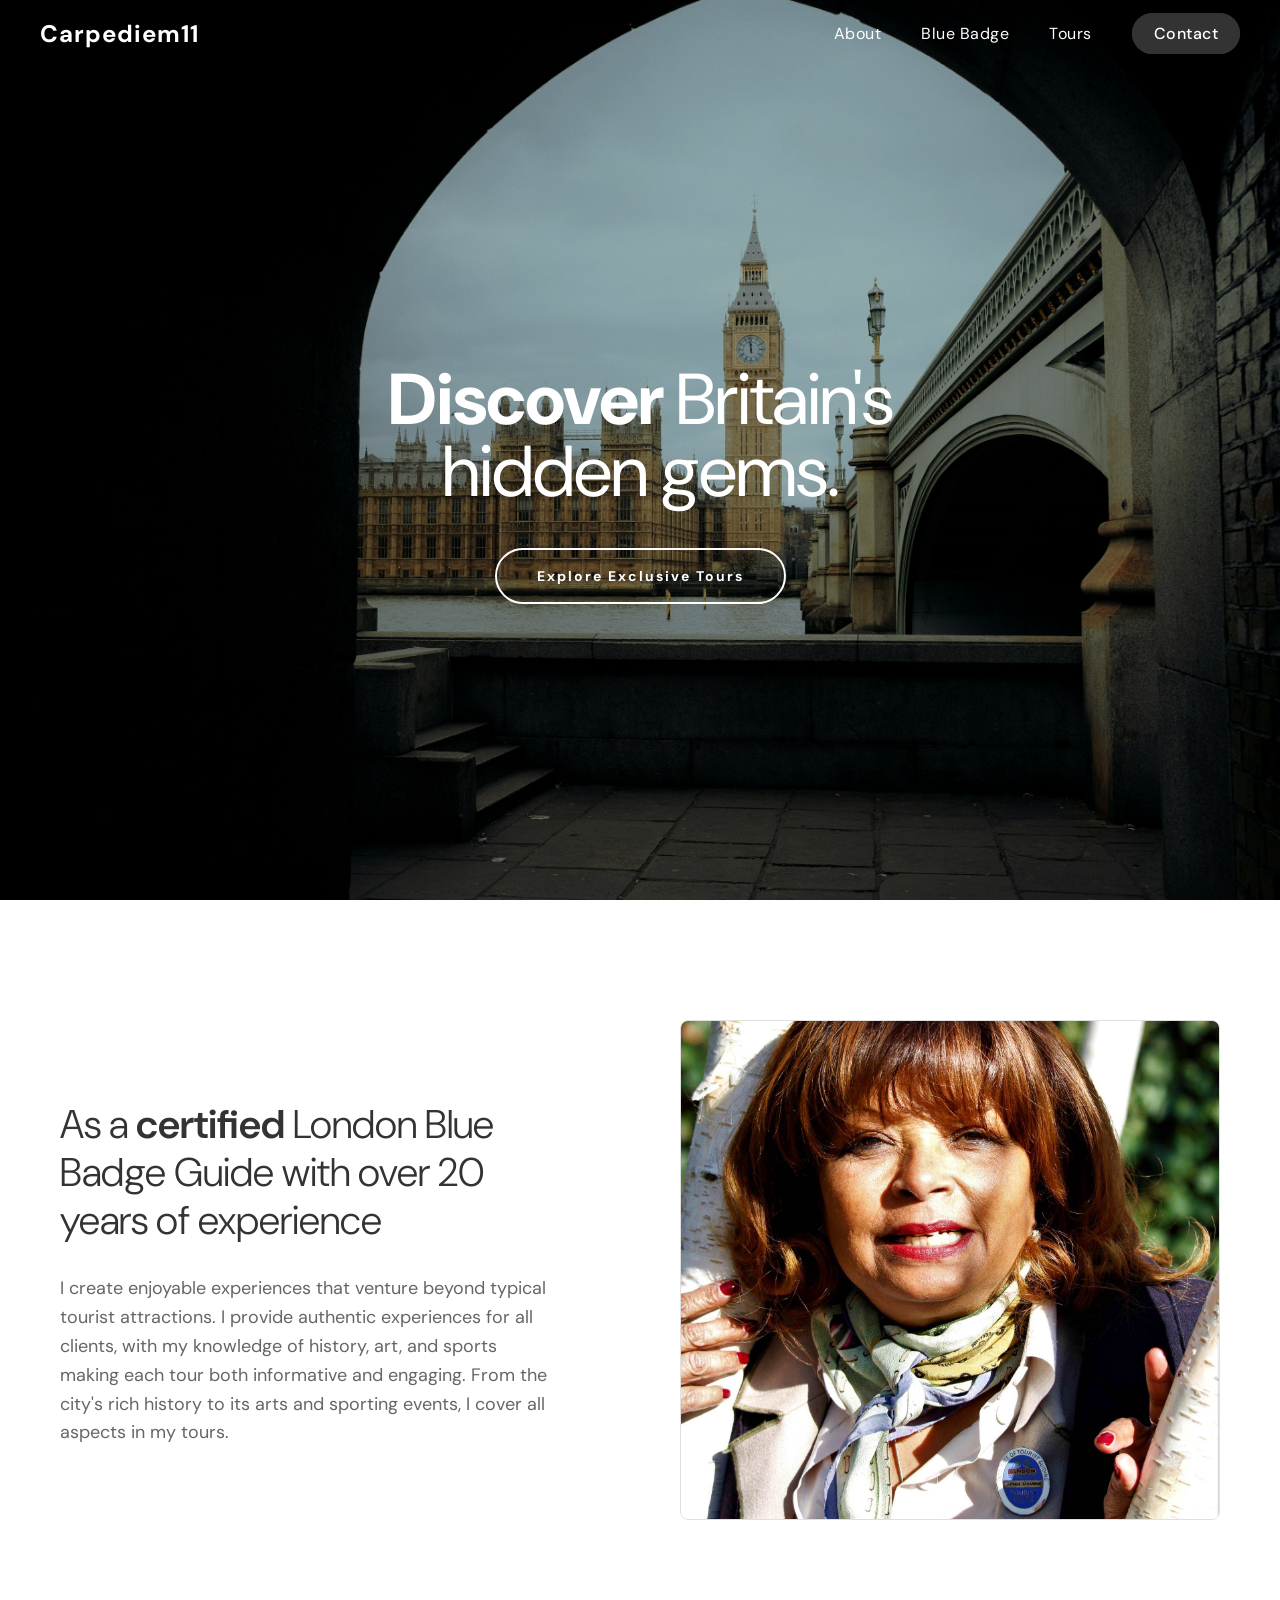
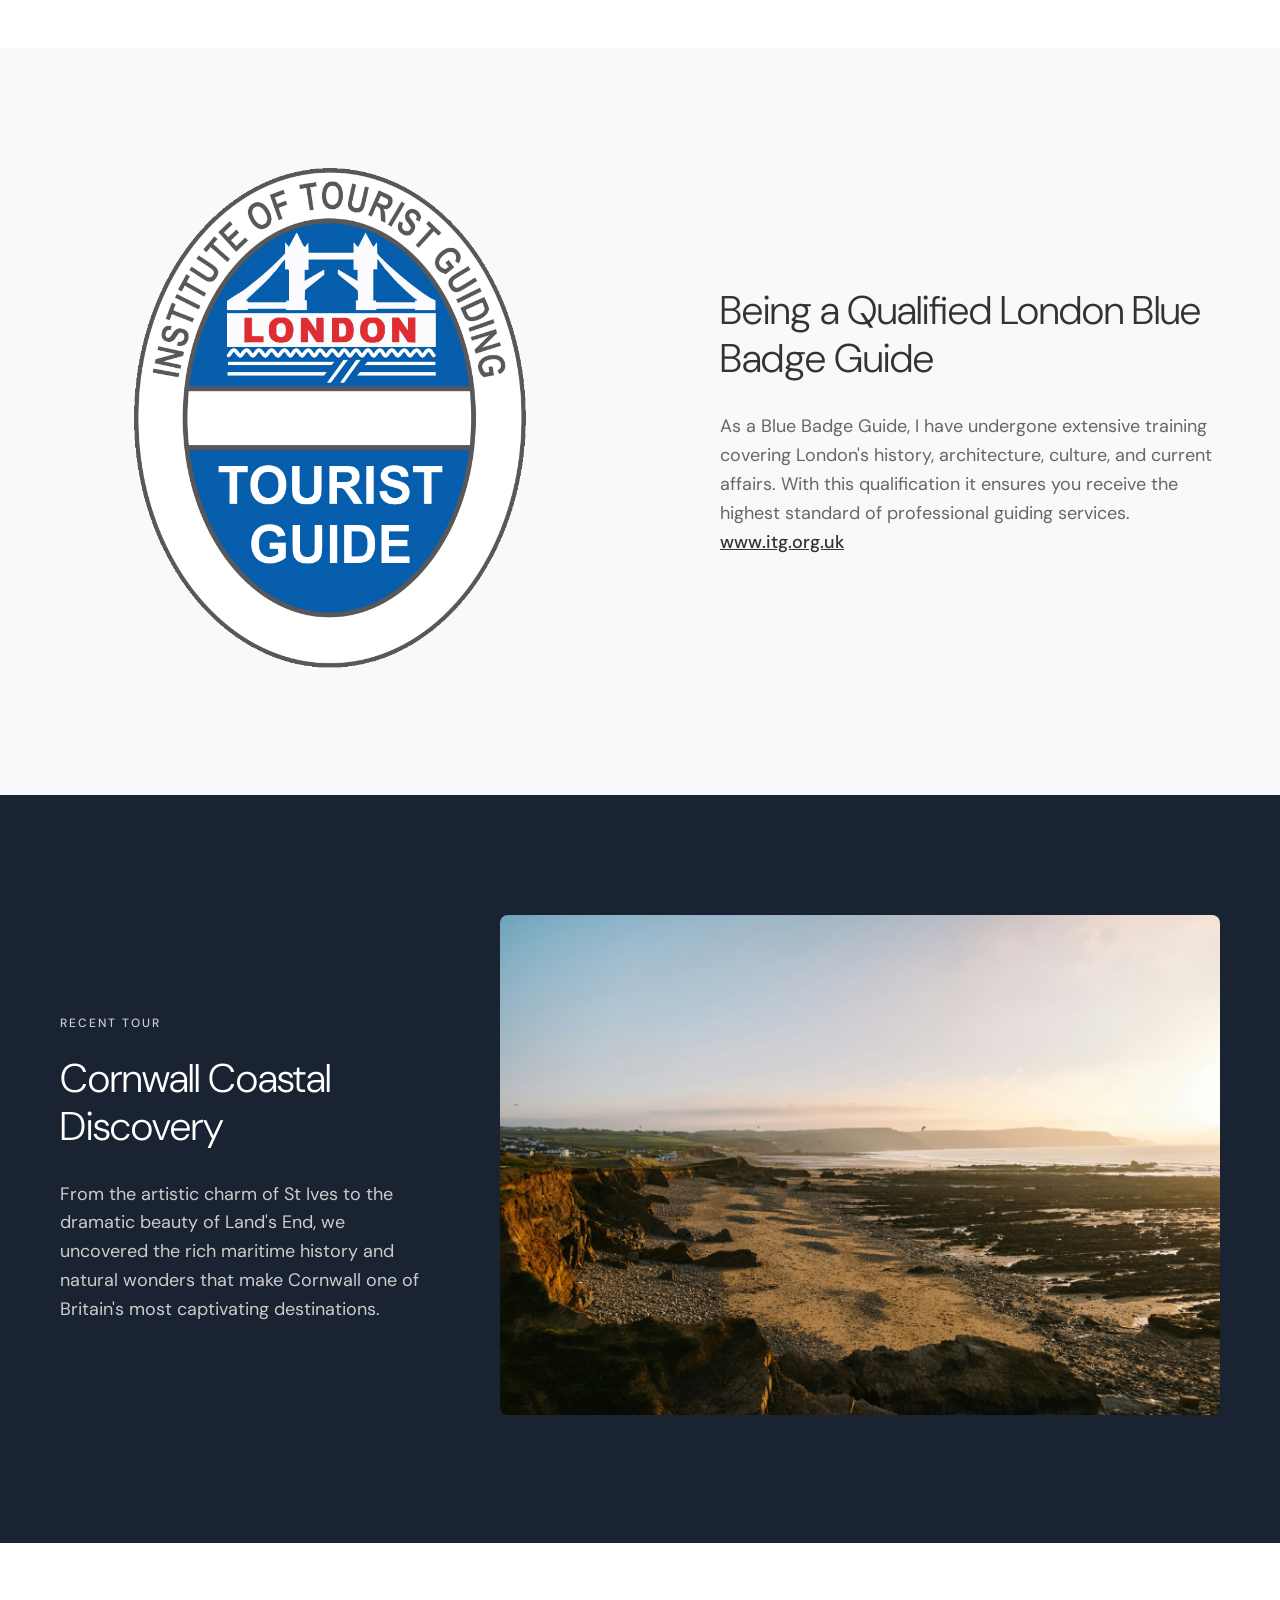
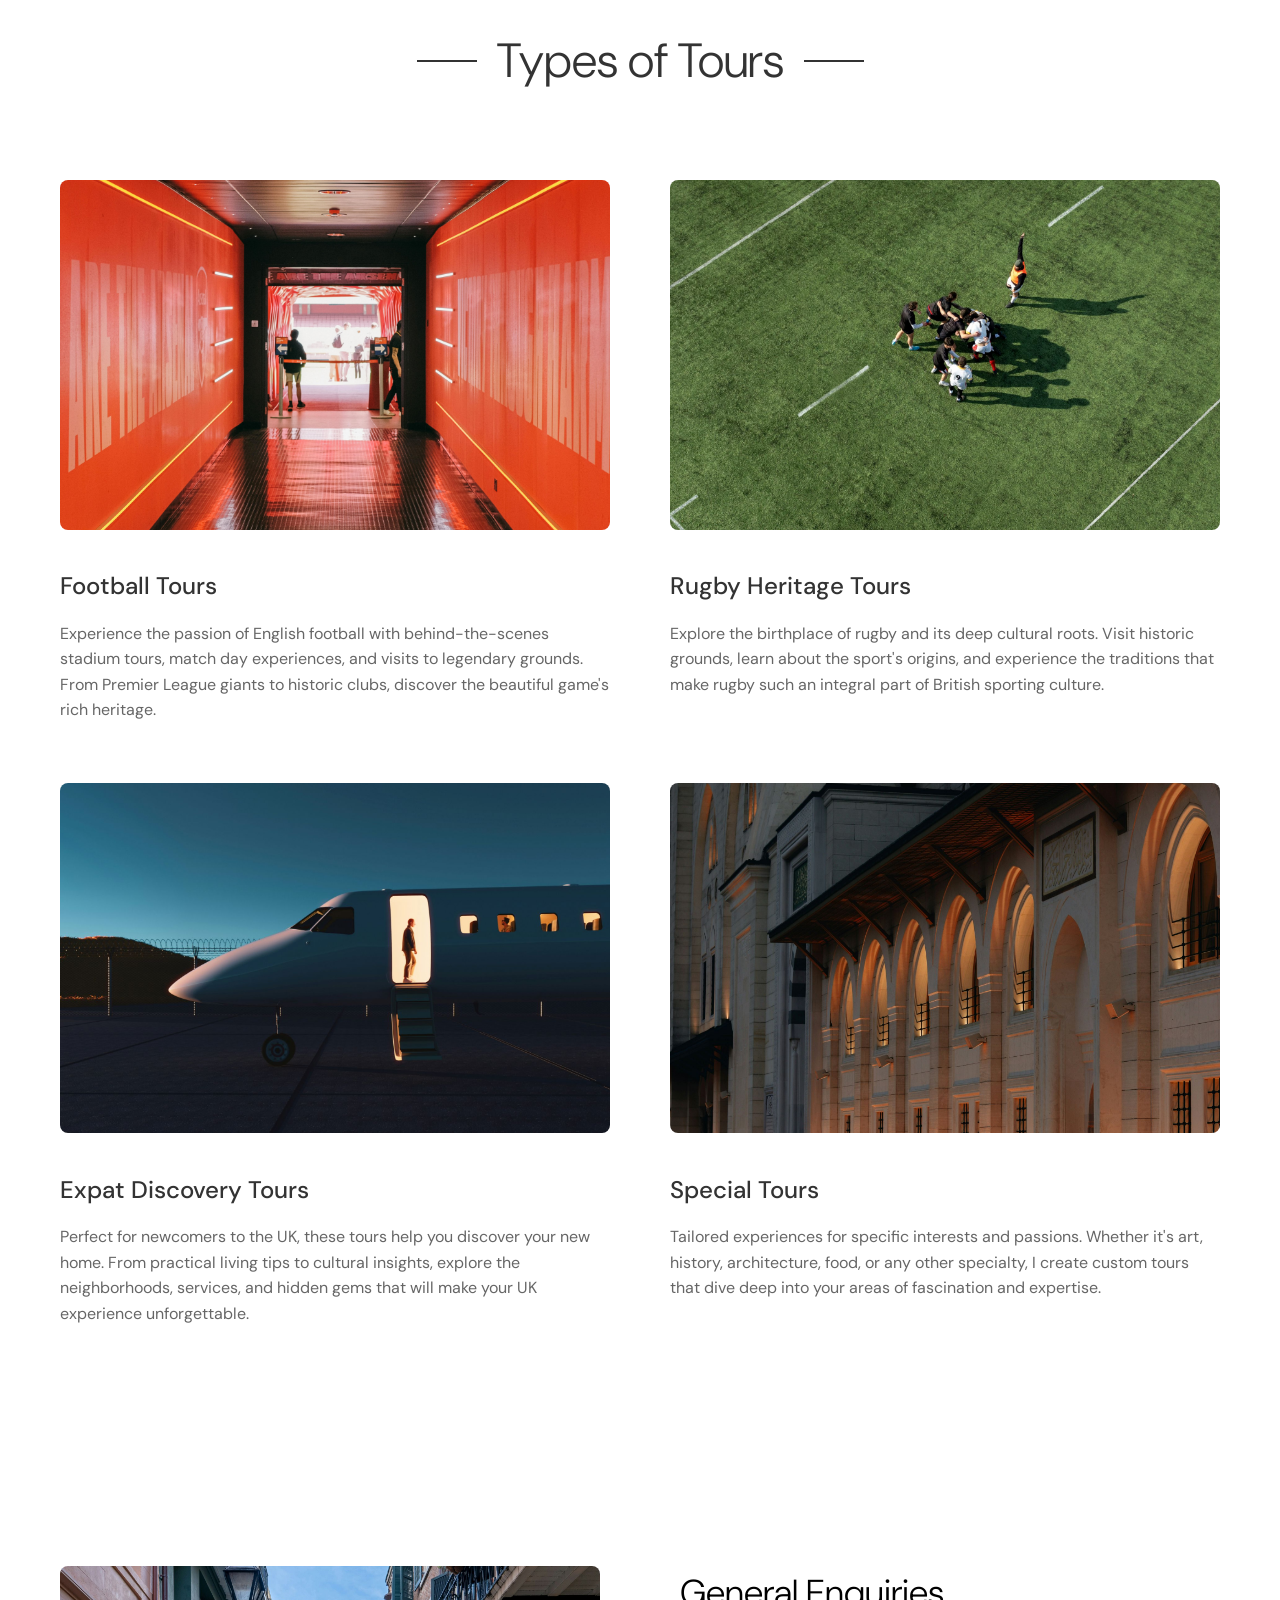
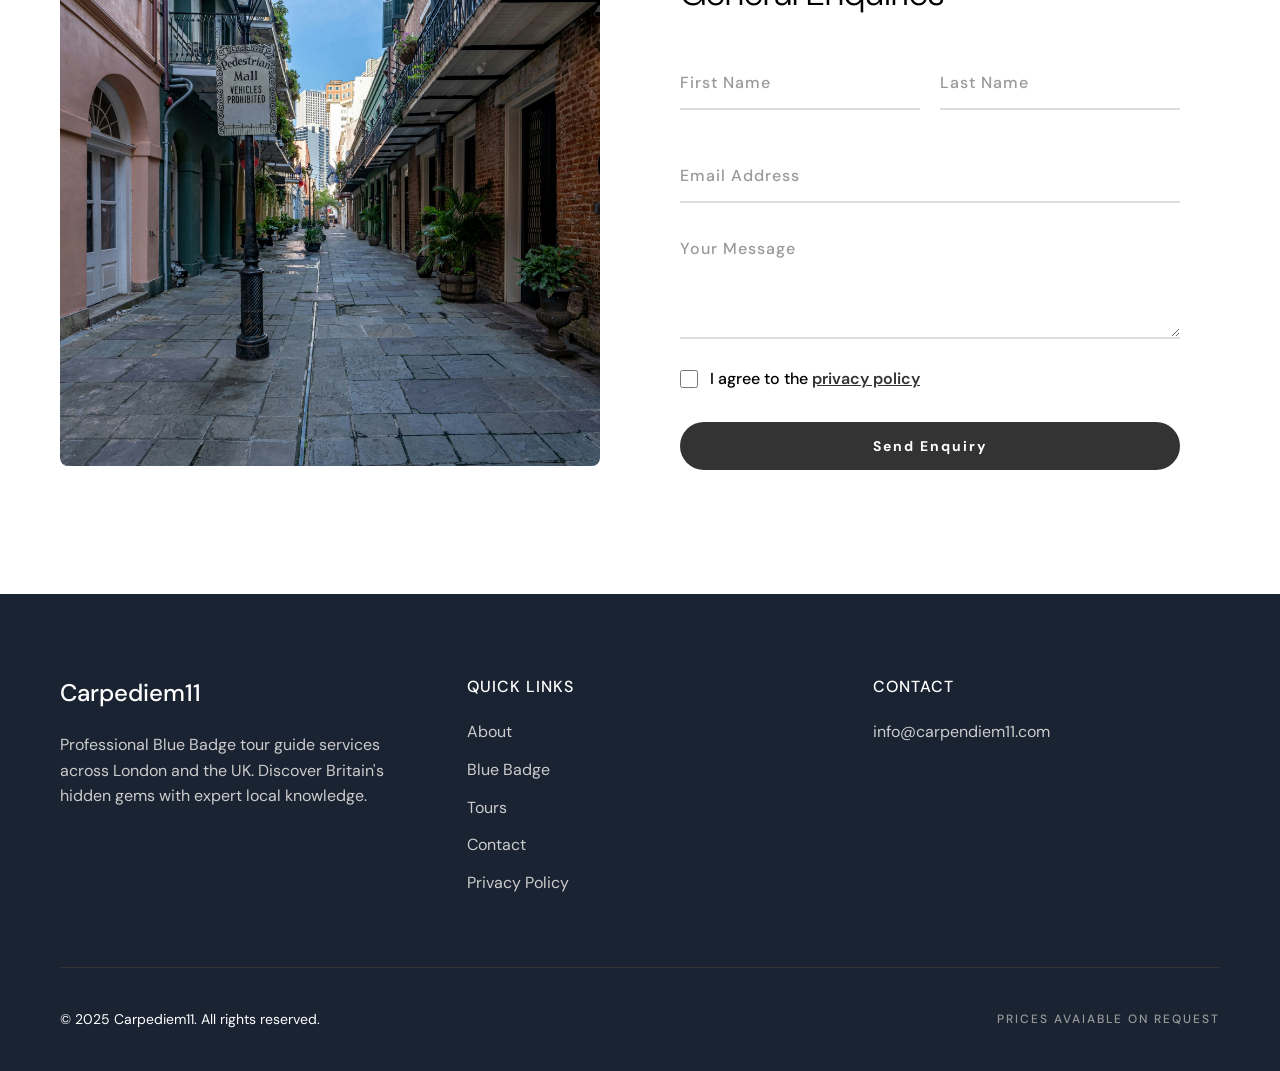
==== commit 9a41adc2: "Revert hero to original CSS background approach - keep fetchpriority optimization" ====
--- a/index.html
+++ b/index.html
@@ -15,8 +15,6 @@
 <body>
     <!-- Header Section -->
     <header class="hero-section">
-        <!-- Hero background image for faster loading -->
-        <img src="images/london.jpg" alt="" class="hero-bg-image" fetchpriority="high" loading="eager">
         <nav class="nav">
             <div class="nav-brand">Carpediem11</div>
             <button class="hamburger" id="hamburger" aria-label="Toggle menu">
--- a/styles.css
+++ b/styles.css
@@ -108,7 +108,7 @@
     align-items: center;
     padding: 15px 40px;
     position: relative;
-    z-index: 100;
+    z-index: 10;
 }
 
 .nav-brand {
@@ -265,45 +265,22 @@
 /* Hero Section */
 .hero-section {
     height: 100vh;
+    background: linear-gradient(rgba(0, 0, 0, 0.3), rgba(0, 0, 0, 0.3)), 
+                url('images/london.jpg');
+    background-size: cover;
+    background-position: center;
     display: flex;
     flex-direction: column;
     justify-content: space-between;
     color: white;
     position: relative;
-    overflow: hidden;
-    background-color: #1a1a1a; /* Fallback color while image loads */
-}
-
-/* Hero background image - loads faster than CSS background */
-.hero-bg-image {
-    position: absolute;
-    top: 0;
-    left: 0;
-    width: 100%;
-    height: 100%;
-    object-fit: cover;
-    object-position: center;
-    z-index: 0;
-}
-
-/* Dark overlay on hero image */
-.hero-section::after {
-    content: '';
-    position: absolute;
-    top: 0;
-    left: 0;
-    right: 0;
-    bottom: 0;
-    background: rgba(0, 0, 0, 0.3);
-    z-index: 1;
-    pointer-events: none;
 }
 
 .hero-content {
     text-align: center;
     padding: 0 40px;
     position: relative;
-    z-index: 100;
+    z-index: 10;
     display: flex;
     flex-direction: column;
     justify-content: center;
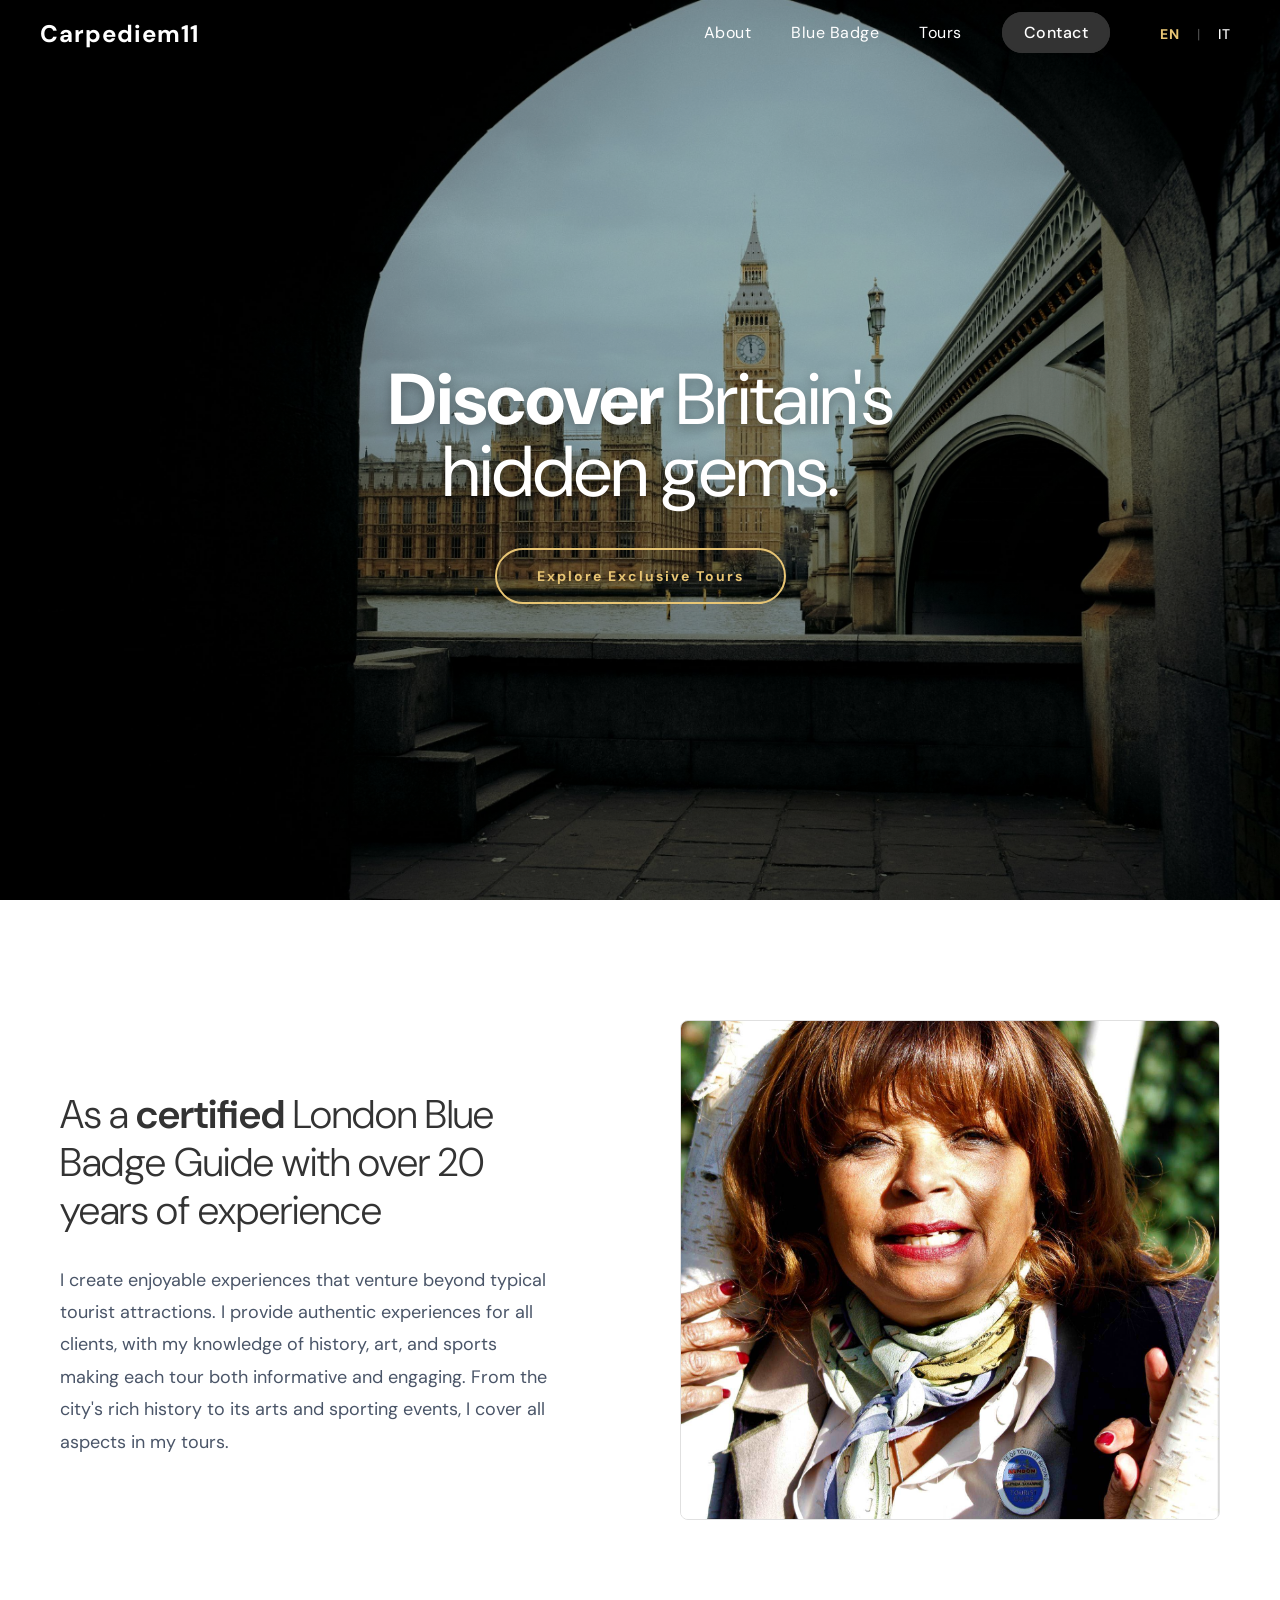
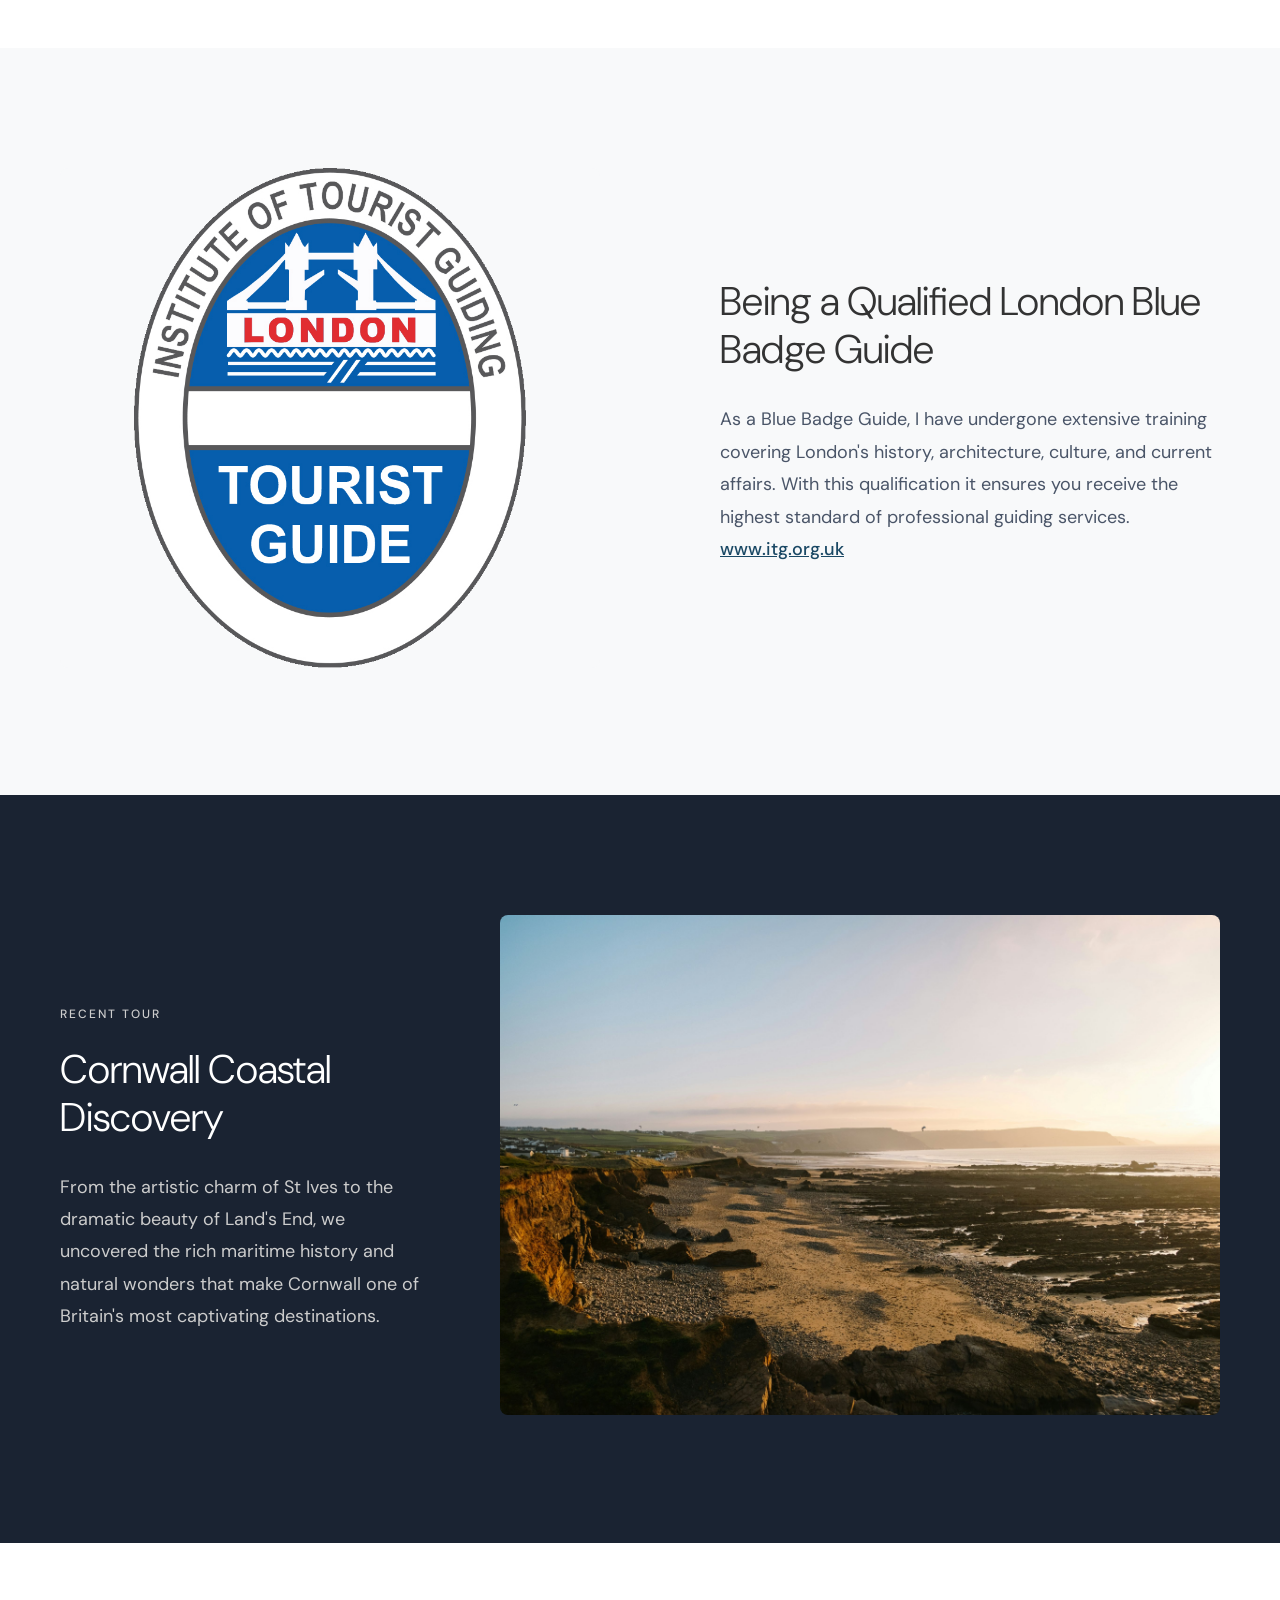
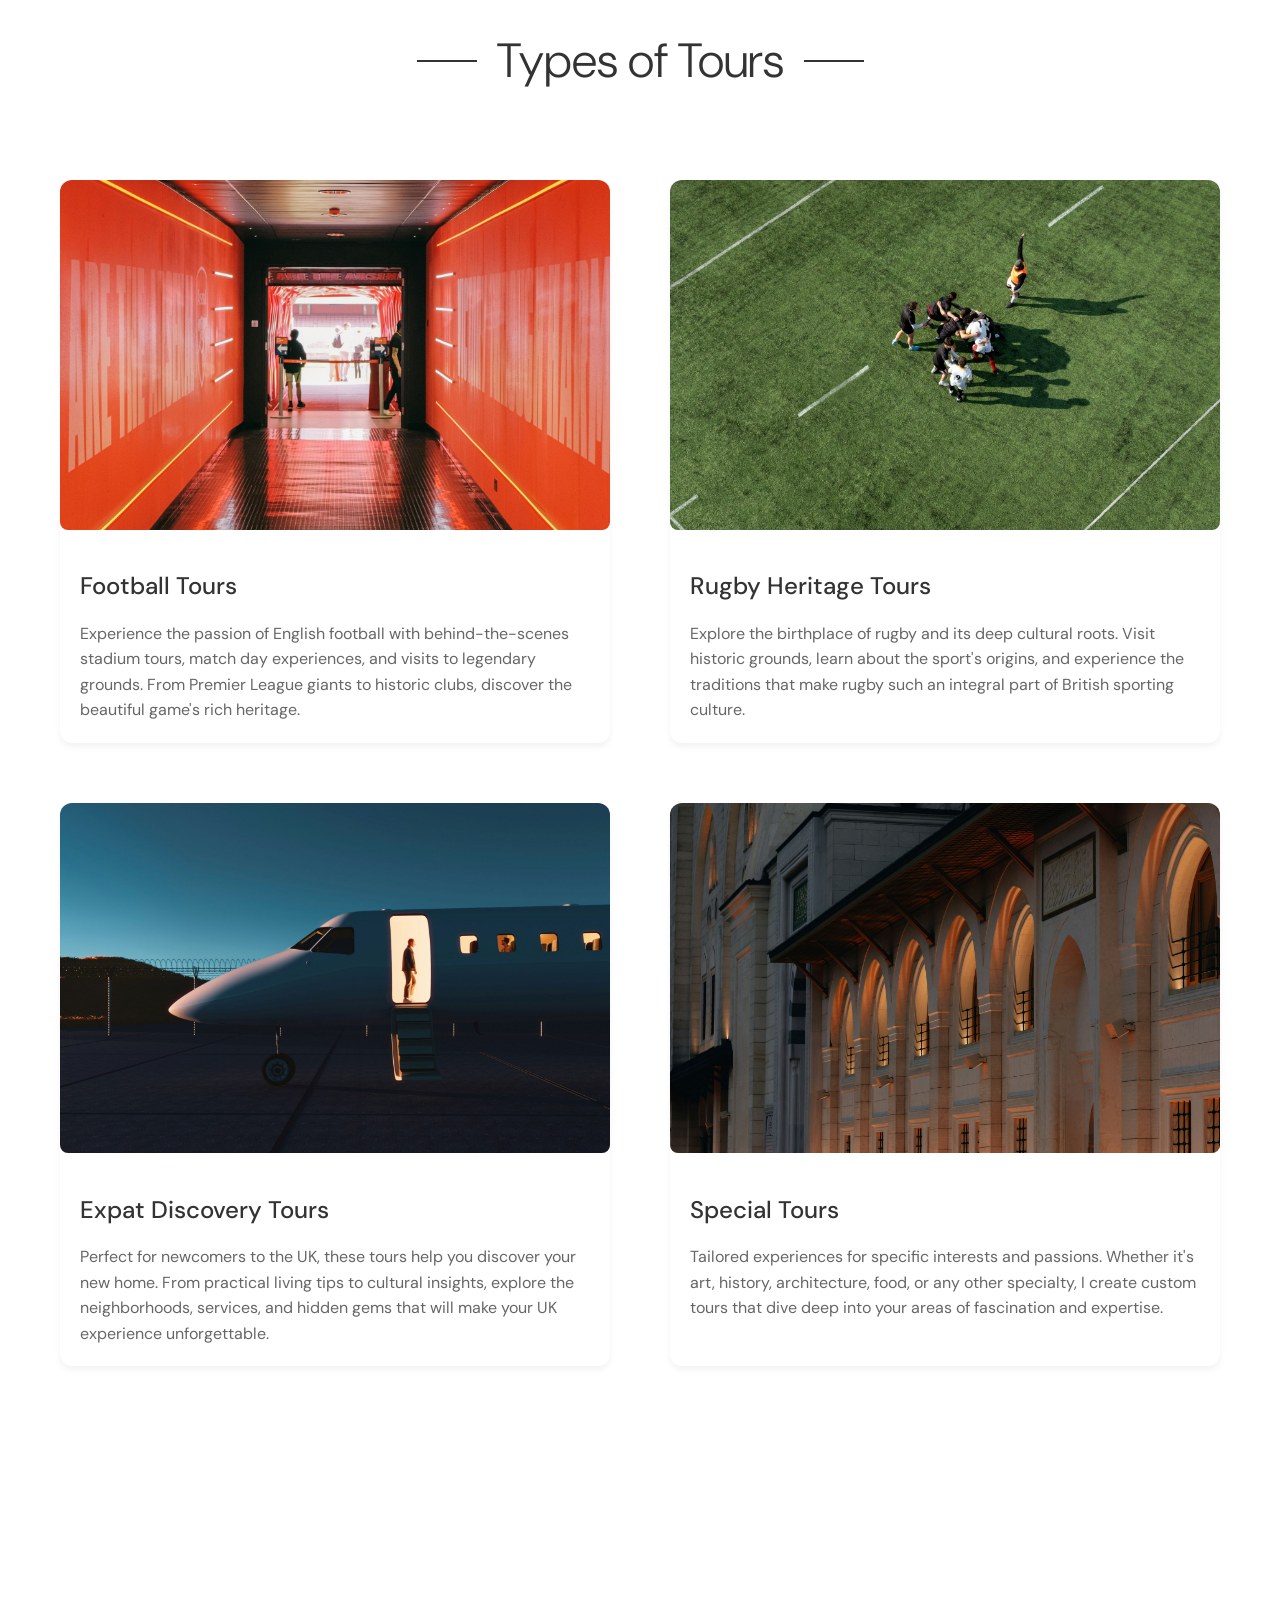
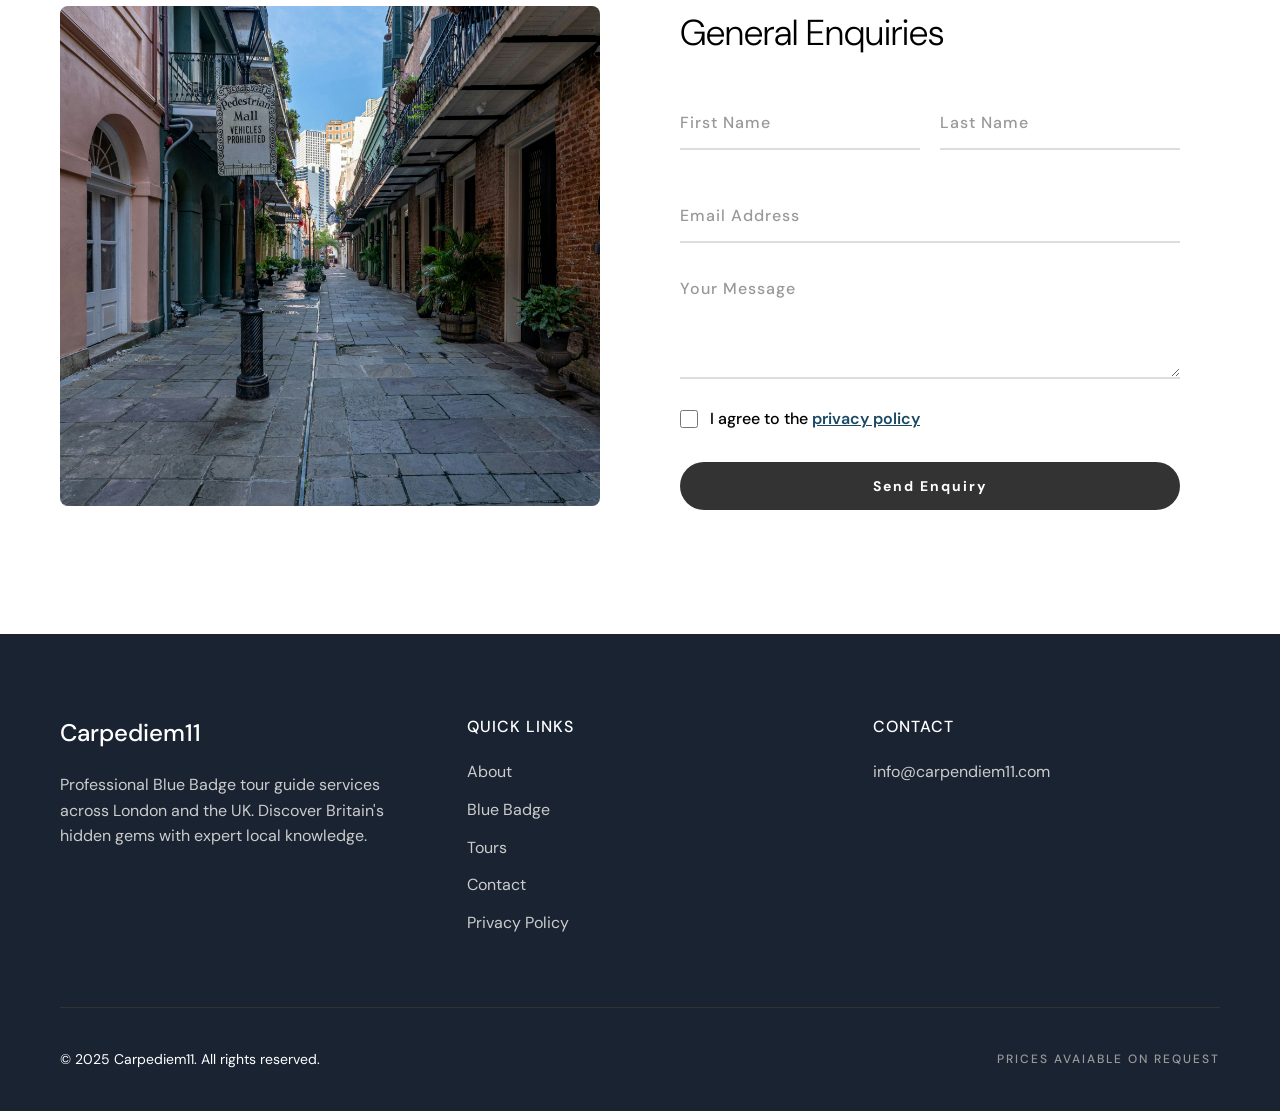
==== commit 90008644: "Add professional bilingual system (EN/IT) - Language switcher in navigation, smooth fade transitions" ====
--- a/index.html
+++ b/index.html
@@ -23,15 +23,20 @@
                 <span></span>
             </button>
             <ul class="nav-links" id="navLinks">
-                <li><a href="#about">About</a></li>
-                <li><a href="#blue-badge">Blue Badge</a></li>
-                <li><a href="#tours">Tours</a></li>
-                <li><a href="#contact" class="contact-button">Contact</a></li>
+                <li><a href="#about" data-translate="nav.about">About</a></li>
+                <li><a href="#blue-badge" data-translate="nav.blueBadge">Blue Badge</a></li>
+                <li><a href="#tours" data-translate="nav.tours">Tours</a></li>
+                <li><a href="#contact" class="contact-button" data-translate="nav.contact">Contact</a></li>
+                <li class="language-switcher">
+                    <button class="lang-btn active" data-lang="en">EN</button>
+                    <span class="lang-divider">|</span>
+                    <button class="lang-btn" data-lang="it">IT</button>
+                </li>
             </ul>
         </nav>
         <div class="hero-content">
-            <h1 class="hero-title"><span class="title-light">Discover</span> Britain's<br>hidden gems.</h1>
-            <a href="#tours" class="cta-button">Explore Exclusive Tours</a>
+            <h1 class="hero-title"><span class="title-light" data-translate="hero.titleLight">Discover</span> <span data-translate="hero.titleMain">Britain's<br>hidden gems.</span></h1>
+            <a href="#tours" class="cta-button" data-translate="hero.cta">Explore Exclusive Tours</a>
         </div>
     </header>
 
@@ -45,10 +50,15 @@
                 <span></span>
             </button>
             <ul class="nav-links" id="navLinksFixed">
-                <li><a href="#about">About</a></li>
-                <li><a href="#blue-badge">Blue Badge</a></li>
-                <li><a href="#tours">Tours</a></li>
-                <li><a href="#contact" class="contact-button">Contact</a></li>
+                <li><a href="#about" data-translate="nav.about">About</a></li>
+                <li><a href="#blue-badge" data-translate="nav.blueBadge">Blue Badge</a></li>
+                <li><a href="#tours" data-translate="nav.tours">Tours</a></li>
+                <li><a href="#contact" class="contact-button" data-translate="nav.contact">Contact</a></li>
+                <li class="language-switcher">
+                    <button class="lang-btn active" data-lang="en">EN</button>
+                    <span class="lang-divider">|</span>
+                    <button class="lang-btn" data-lang="it">IT</button>
+                </li>
             </ul>
         </div>
     </nav>
@@ -59,8 +69,8 @@
             <div class="about-content">
                 <div class="about-text">
                     <!-- <span class="section-label">ABOUT</span> -->
-                    <h2 class="section-title">As a <span class="certified-bold">certified</span> London Blue Badge Guide with over 20 years of experience</h2>
-                    <p class="section-description">I create enjoyable experiences that venture beyond typical tourist attractions. I provide authentic experiences for all clients, with my knowledge of history, art, and sports making each tour both informative and engaging. From the city's rich history to its arts and sporting events, I cover all aspects in my tours.</p>
+                    <h2 class="section-title" data-translate="about.title">As a <span class="certified-bold">certified</span> London Blue Badge Guide with over 20 years of experience</h2>
+                    <p class="section-description" data-translate="about.description">I create enjoyable experiences that venture beyond typical tourist attractions. I provide authentic experiences for all clients, with my knowledge of history, art, and sports making each tour both informative and engaging. From the city's rich history to its arts and sporting events, I cover all aspects in my tours.</p>
                 </div>
                 <div class="about-image">
                     <img src="images/Pat.jpg" alt="Modern cabin with fire pit" class="section-image">
@@ -78,9 +88,9 @@
                 </div>
                 <div class="blue-badge-text">
                     <!-- <span class="section-label">BLUE BADGE</span> -->
-                    <h2 class="section-title">Being a Qualified London Blue Badge Guide</h2>
+                    <h2 class="section-title" data-translate="blueBadge.title">Being a Qualified London Blue Badge Guide</h2>
                     
-                    <p class="section-description">As a Blue Badge Guide, I have undergone extensive training covering London's history, architecture, culture, and current affairs. With this qualification it ensures you receive the highest standard of professional guiding services.</p>
+                    <p class="section-description" data-translate="blueBadge.description">As a Blue Badge Guide, I have undergone extensive training covering London's history, architecture, culture, and current affairs. With this qualification it ensures you receive the highest standard of professional guiding services.</p>
                     <p class="section-description"> <a href="https://www.itg.org.uk/" target="_blank" class="external-link">www.itg.org.uk</a></p>
                 </div>
             </div>
@@ -92,9 +102,9 @@
         <div class="container">
             <div class="recent-tour-content">
                 <div class="recent-tour-text">
-                    <span class="section-label">RECENT TOUR</span>
-                    <h2 class="section-title">Cornwall Coastal Discovery</h2>
-                    <p class="section-description">From the artistic charm of St Ives to the dramatic beauty of Land's End, we uncovered the rich maritime history and natural wonders that make Cornwall one of Britain's most captivating destinations.</p>
+                    <span class="section-label" data-translate="recentTour.label">RECENT TOUR</span>
+                    <h2 class="section-title" data-translate="recentTour.title">Cornwall Coastal Discovery</h2>
+                    <p class="section-description" data-translate="recentTour.description">From the artistic charm of St Ives to the dramatic beauty of Land's End, we uncovered the rich maritime history and natural wonders that make Cornwall one of Britain's most captivating destinations.</p>
                 </div>
                 <div class="recent-tour-image">
                     <img src="images/cornwall.jpg" alt="Modern interior with skylight" class="section-image">
@@ -108,43 +118,43 @@
         <div class="container">
             <div class="tours-header">
               
-                <h2 class="tours-title">Types of Tours</h2>
+                <h2 class="tours-title" data-translate="tours.title">Types of Tours</h2>
             </div>
             <div class="tours-grid">
                 <div class="tour-card">
                     <div class="tour-image">
                         <img src="images/arsenal3.jpg" alt="Football stadium tour" class="tour-img">
                     </div>
-                    <h3 class="tour-name">Football Tours</h3>
-                    <p class="tour-description">Experience the passion of English football with behind-the-scenes stadium tours, match day experiences, and visits to legendary grounds. From Premier League giants to historic clubs, discover the beautiful game's rich heritage.</p>
+                    <h3 class="tour-name" data-translate="tours.football.name">Football Tours</h3>
+                    <p class="tour-description" data-translate="tours.football.description">Experience the passion of English football with behind-the-scenes stadium tours, match day experiences, and visits to legendary grounds. From Premier League giants to historic clubs, discover the beautiful game's rich heritage.</p>
                 </div>
                 <div class="tour-card">
                     <div class="tour-image">
                         <img src="images/rugby.jpg" alt="Rugby stadium and heritage" class="tour-img">
                     </div>
-                    <h3 class="tour-name">Rugby Heritage Tours</h3>
-                    <p class="tour-description">Explore the birthplace of rugby and its deep cultural roots. Visit historic grounds, learn about the sport's origins, and experience the traditions that make rugby such an integral part of British sporting culture.</p>
+                    <h3 class="tour-name" data-translate="tours.rugby.name">Rugby Heritage Tours</h3>
+                    <p class="tour-description" data-translate="tours.rugby.description">Explore the birthplace of rugby and its deep cultural roots. Visit historic grounds, learn about the sport's origins, and experience the traditions that make rugby such an integral part of British sporting culture.</p>
                 </div>
                 <div class="tour-card">
                     <div class="tour-image">
                         <img src="images/plane.jpg" alt="Expat discovery tour" class="tour-img">
                     </div>
-                    <h3 class="tour-name">Expat Discovery Tours</h3>
-                    <p class="tour-description">Perfect for newcomers to the UK, these tours help you discover your new home. From practical living tips to cultural insights, explore the neighborhoods, services, and hidden gems that will make your UK experience unforgettable.</p>
+                    <h3 class="tour-name" data-translate="tours.expat.name">Expat Discovery Tours</h3>
+                    <p class="tour-description" data-translate="tours.expat.description">Perfect for newcomers to the UK, these tours help you discover your new home. From practical living tips to cultural insights, explore the neighborhoods, services, and hidden gems that will make your UK experience unforgettable.</p>
                 </div>
                 <div class="tour-card">
                     <div class="tour-image">
                         <img src="images/special.jpg" alt="Special interest tour" class="tour-img">
                     </div>
-                    <h3 class="tour-name">Special Tours</h3>
-                    <p class="tour-description">Tailored experiences for specific interests and passions. Whether it's art, history, architecture, food, or any other specialty, I create custom tours that dive deep into your areas of fascination and expertise.</p>
+                    <h3 class="tour-name" data-translate="tours.special.name">Special Tours</h3>
+                    <p class="tour-description" data-translate="tours.special.description">Tailored experiences for specific interests and passions. Whether it's art, history, architecture, food, or any other specialty, I create custom tours that dive deep into your areas of fascination and expertise.</p>
                 </div>
             </div>
             
             <!-- Mobile Tour Info Banner -->
             <div class="mobile-tour-banner">
-                <p>Contact us for more information about all of the different tours we offer throughout the year, tailored to each season.</p>
-                <a href="#contact" class="banner-button">Get in Touch</a>
+                <p data-translate="tours.mobileBanner">Contact us for more information about all of the different tours we offer throughout the year, tailored to each season.</p>
+                <a href="#contact" class="banner-button" data-translate="tours.mobileBannerBtn">Get in Touch</a>
             </div>
         </div>
     </section>
@@ -157,7 +167,7 @@
                     <img src="images/form.jpg" alt="Campfire on hillside" class="section-image">
                 </div>
                 <div class="coming-soon-form">
-                    <h2 class="coming-soon-title">General Enquiries</h2>
+                    <h2 class="coming-soon-title" data-translate="contact.title">General Enquiries</h2>
                     <form class="booking-form" id="contactForm" action="https://api.web3forms.com/submit" method="POST">
                         <!-- Web3Forms access key configured -->
                         <input type="hidden" name="access_key" value="16417ffe-3194-4e08-936b-fb488de1f143">
@@ -171,6 +181,7 @@
                                        id="firstName" 
                                        name="name" 
                                        placeholder="First Name" 
+                                       data-translate-placeholder="contact.firstName"
                                        class="form-input" 
                                        autocomplete="given-name"
                                        required>
@@ -180,6 +191,7 @@
                                        id="lastName" 
                                        name="lastname" 
                                        placeholder="Last Name" 
+                                       data-translate-placeholder="contact.lastName"
                                        class="form-input" 
                                        autocomplete="family-name"
                                        required>
@@ -190,6 +202,7 @@
                                    id="email" 
                                    name="email" 
                                    placeholder="Email Address" 
+                                   data-translate-placeholder="contact.email"
                                    class="form-input" 
                                    autocomplete="email"
                                    required>
@@ -198,6 +211,7 @@
                             <textarea id="message" 
                                       name="message" 
                                       placeholder="Your Message" 
+                                      data-translate-placeholder="contact.message"
                                       class="form-textarea" 
                                       rows="4"
                                       required></textarea>
@@ -205,10 +219,10 @@
                         <div class="checkbox-group">
                             <label class="checkbox-label">
                                 <input type="checkbox" id="privacy" name="privacy" required>
-                                <span>I agree to the <a href="privacy-policy.html" target="_blank" class="privacy-link">privacy policy</a></span>
+                                <span data-translate="contact.privacy">I agree to the <a href="privacy-policy.html" target="_blank" class="privacy-link">privacy policy</a></span>
                             </label>
                         </div>
-                        <button type="submit" class="submit-button">Send Enquiry</button>
+                        <button type="submit" class="submit-button" data-translate="contact.submit">Send Enquiry</button>
                         <div id="formMessage" class="form-message"></div>
                     </form>
                 </div>
@@ -222,27 +236,27 @@
             <div class="footer-content">
                 <div class="footer-section">
                     <h3 class="footer-brand">Carpediem11</h3>
-                    <p class="footer-description">Professional Blue Badge tour guide services across London and the UK. Discover Britain's hidden gems with expert local knowledge.</p>
+                    <p class="footer-description" data-translate="footer.description">Professional Blue Badge tour guide services across London and the UK. Discover Britain's hidden gems with expert local knowledge.</p>
                 </div>
                 <div class="footer-section">
-                    <h4 class="footer-title">Quick Links</h4>
+                    <h4 class="footer-title" data-translate="footer.quickLinks">Quick Links</h4>
                     <ul class="footer-links">
-                        <li><a href="#about">About</a></li>
-                        <li><a href="#blue-badge">Blue Badge</a></li>
-                        <li><a href="#tours">Tours</a></li>
-                        <li><a href="#contact">Contact</a></li>
-                        <li><a href="privacy-policy.html">Privacy Policy</a></li>
+                        <li><a href="#about" data-translate="nav.about">About</a></li>
+                        <li><a href="#blue-badge" data-translate="nav.blueBadge">Blue Badge</a></li>
+                        <li><a href="#tours" data-translate="nav.tours">Tours</a></li>
+                        <li><a href="#contact" data-translate="nav.contact">Contact</a></li>
+                        <li><a href="privacy-policy.html" data-translate="footer.privacy">Privacy Policy</a></li>
                     </ul>
                 </div>
                 <div class="footer-section">
-                    <h4 class="footer-title">Contact</h4>
+                    <h4 class="footer-title" data-translate="footer.contactTitle">Contact</h4>
                     <p class="footer-contact">info@carpendiem11.com</p>
                     <!-- <p class="footer-contact">+44 (555) 123-4567</p> -->
                 </div>
             </div>
             <div class="footer-bottom">
-                <p class="footer-copyright">© 2025 Carpediem11. All rights reserved.</p>
-                <p class="footer-press">Prices avaiable on request</p>
+                <p class="footer-copyright" data-translate="footer.copyright">© 2025 Carpediem11. All rights reserved.</p>
+                <p class="footer-press" data-translate="footer.prices">Prices avaiable on request</p>
             </div>
         </div>
     </footer>
@@ -302,7 +316,211 @@
             }
         });
 
-        // Contact form handling with better UX
+        // ===========================================
+        // BILINGUAL TRANSLATION SYSTEM
+        // ===========================================
+        
+        const translations = {
+            en: {
+                nav: {
+                    about: "About",
+                    blueBadge: "Blue Badge",
+                    tours: "Tours",
+                    contact: "Contact"
+                },
+                hero: {
+                    titleLight: "Discover",
+                    titleMain: "Britain's<br>hidden gems.",
+                    cta: "Explore Exclusive Tours"
+                },
+                about: {
+                    title: "As a <span class='certified-bold'>certified</span> London Blue Badge Guide with over 20 years of experience",
+                    description: "I create enjoyable experiences that venture beyond typical tourist attractions. I provide authentic experiences for all clients, with my knowledge of history, art, and sports making each tour both informative and engaging. From the city's rich history to its arts and sporting events, I cover all aspects in my tours."
+                },
+                blueBadge: {
+                    title: "Being a Qualified London Blue Badge Guide",
+                    description: "As a Blue Badge Guide, I have undergone extensive training covering London's history, architecture, culture, and current affairs. With this qualification it ensures you receive the highest standard of professional guiding services."
+                },
+                recentTour: {
+                    label: "RECENT TOUR",
+                    title: "Cornwall Coastal Discovery",
+                    description: "From the artistic charm of St Ives to the dramatic beauty of Land's End, we uncovered the rich maritime history and natural wonders that make Cornwall one of Britain's most captivating destinations."
+                },
+                tours: {
+                    title: "Types of Tours",
+                    football: {
+                        name: "Football Tours",
+                        description: "Experience the passion of English football with behind-the-scenes stadium tours, match day experiences, and visits to legendary grounds. From Premier League giants to historic clubs, discover the beautiful game's rich heritage."
+                    },
+                    rugby: {
+                        name: "Rugby Heritage Tours",
+                        description: "Explore the birthplace of rugby and its deep cultural roots. Visit historic grounds, learn about the sport's origins, and experience the traditions that make rugby such an integral part of British sporting culture."
+                    },
+                    expat: {
+                        name: "Expat Discovery Tours",
+                        description: "Perfect for newcomers to the UK, these tours help you discover your new home. From practical living tips to cultural insights, explore the neighborhoods, services, and hidden gems that will make your UK experience unforgettable."
+                    },
+                    special: {
+                        name: "Special Tours",
+                        description: "Tailored experiences for specific interests and passions. Whether it's art, history, architecture, food, or any other specialty, I create custom tours that dive deep into your areas of fascination and expertise."
+                    },
+                    mobileBanner: "Contact us for more information about all of the different tours we offer throughout the year, tailored to each season.",
+                    mobileBannerBtn: "Get in Touch"
+                },
+                contact: {
+                    title: "General Enquiries",
+                    firstName: "First Name",
+                    lastName: "Last Name",
+                    email: "Email Address",
+                    message: "Your Message",
+                    privacy: "I agree to the <a href='privacy-policy.html' target='_blank' class='privacy-link'>privacy policy</a>",
+                    submit: "Send Enquiry"
+                },
+                footer: {
+                    description: "Professional Blue Badge tour guide services across London and the UK. Discover Britain's hidden gems with expert local knowledge.",
+                    quickLinks: "Quick Links",
+                    contactTitle: "Contact",
+                    privacy: "Privacy Policy",
+                    copyright: "© 2025 Carpediem11. All rights reserved.",
+                    prices: "Prices avaiable on request"
+                }
+            },
+            it: {
+                nav: {
+                    about: "Chi Siamo",
+                    blueBadge: "Guida Blu",
+                    tours: "Tour",
+                    contact: "Contatto"
+                },
+                hero: {
+                    titleLight: "Scopri",
+                    titleMain: "i tesori nascosti<br>della Gran Bretagna.",
+                    cta: "Esplora i Tour Esclusivi"
+                },
+                about: {
+                    title: "Come guida <span class='certified-bold'>certificata</span> London Blue Badge con oltre 20 anni di esperienza",
+                    description: "Creo esperienze piacevoli che vanno oltre le tipiche attrazioni turistiche. Fornisco esperienze autentiche per tutti i clienti, con la mia conoscenza di storia, arte e sport rendendo ogni tour informativo e coinvolgente. Dalla ricca storia della città alle arti e agli eventi sportivi, copro tutti gli aspetti nei miei tour."
+                },
+                blueBadge: {
+                    title: "Essere una Guida Qualificata London Blue Badge",
+                    description: "Come guida Blue Badge, ho seguito una formazione approfondita sulla storia, architettura, cultura e attualità di Londra. Con questa qualifica si garantisce il massimo standard di servizi di guida professionale."
+                },
+                recentTour: {
+                    label: "TOUR RECENTE",
+                    title: "Scoperta Costiera della Cornovaglia",
+                    description: "Dal fascino artistico di St Ives alla bellezza drammatica di Land's End, abbiamo scoperto la ricca storia marittima e le meraviglie naturali che rendono la Cornovaglia una delle destinazioni più affascinanti della Gran Bretagna."
+                },
+                tours: {
+                    title: "Tipi di Tour",
+                    football: {
+                        name: "Tour del Calcio",
+                        description: "Vivi la passione del calcio inglese con tour dietro le quinte degli stadi, esperienze nei giorni delle partite e visite ai campi leggendari. Dai giganti della Premier League ai club storici, scopri il ricco patrimonio del bel gioco."
+                    },
+                    rugby: {
+                        name: "Tour del Patrimonio del Rugby",
+                        description: "Esplora la culla del rugby e le sue profonde radici culturali. Visita i campi storici, scopri le origini dello sport e vivi le tradizioni che rendono il rugby una parte così integrale della cultura sportiva britannica."
+                    },
+                    expat: {
+                        name: "Tour di Scoperta per Expat",
+                        description: "Perfetto per i nuovi arrivati nel Regno Unito, questi tour ti aiutano a scoprire la tua nuova casa. Dai consigli pratici per la vita alle intuizioni culturali, esplora i quartieri, i servizi e i tesori nascosti che renderanno la tua esperienza nel Regno Unito indimenticabile."
+                    },
+                    special: {
+                        name: "Tour Speciali",
+                        description: "Esperienze su misura per interessi e passioni specifiche. Che si tratti di arte, storia, architettura, cibo o qualsiasi altra specialità, creo tour personalizzati che approfondiscono le tue aree di fascino ed esperienza."
+                    },
+                    mobileBanner: "Contattaci per maggiori informazioni su tutti i diversi tour che offriamo durante l'anno, adattati ad ogni stagione.",
+                    mobileBannerBtn: "Mettiti in Contatto"
+                },
+                contact: {
+                    title: "Richieste Generali",
+                    firstName: "Nome",
+                    lastName: "Cognome",
+                    email: "Indirizzo Email",
+                    message: "Il Tuo Messaggio",
+                    privacy: "Accetto la <a href='privacy-policy.html' target='_blank' class='privacy-link'>politica sulla privacy</a>",
+                    submit: "Invia Richiesta"
+                },
+                footer: {
+                    description: "Servizi di guida turistica professionale Blue Badge a Londra e nel Regno Unito. Scopri i tesori nascosti della Gran Bretagna con conoscenze locali esperte.",
+                    quickLinks: "Link Rapidi",
+                    contactTitle: "Contatto",
+                    privacy: "Politica sulla Privacy",
+                    copyright: "© 2025 Carpediem11. Tutti i diritti riservati.",
+                    prices: "Prezzi disponibili su richiesta"
+                }
+            }
+        };
+        
+        // Get value from nested object using dot notation
+        function getNestedValue(obj, path) {
+            return path.split('.').reduce((current, key) => current?.[key], obj);
+        }
+        
+        // Switch language function
+        function switchLanguage(lang) {
+            // Fade out effect
+            document.body.style.opacity = '0.7';
+            document.body.style.transition = 'opacity 0.3s ease';
+            
+            setTimeout(() => {
+                // Update all elements with data-translate
+                document.querySelectorAll('[data-translate]').forEach(element => {
+                    const key = element.getAttribute('data-translate');
+                    const translation = getNestedValue(translations[lang], key);
+                    if (translation) {
+                        element.innerHTML = translation;
+                    }
+                });
+                
+                // Update placeholders
+                document.querySelectorAll('[data-translate-placeholder]').forEach(element => {
+                    const key = element.getAttribute('data-translate-placeholder');
+                    const translation = getNestedValue(translations[lang], key);
+                    if (translation) {
+                        element.placeholder = translation;
+                    }
+                });
+                
+                // Update active language button
+                document.querySelectorAll('.lang-btn').forEach(btn => {
+                    btn.classList.remove('active');
+                    if (btn.getAttribute('data-lang') === lang) {
+                        btn.classList.add('active');
+                    }
+                });
+                
+                // Save language preference
+                localStorage.setItem('preferredLanguage', lang);
+                
+                // Fade back in
+                document.body.style.opacity = '1';
+            }, 150);
+        }
+        
+        // Initialize language system
+        function initializeLanguage() {
+            // Check saved preference or default to English
+            const savedLang = localStorage.getItem('preferredLanguage') || 'en';
+            if (savedLang !== 'en') {
+                switchLanguage(savedLang);
+            }
+            
+            // Add click listeners to all language buttons
+            document.querySelectorAll('.lang-btn').forEach(button => {
+                button.addEventListener('click', function() {
+                    const lang = this.getAttribute('data-lang');
+                    switchLanguage(lang);
+                });
+            });
+        }
+        
+        // Initialize on page load
+        initializeLanguage();
+        
+        // ===========================================
+        // CONTACT FORM HANDLING
+        // ===========================================
+        
         const contactForm = document.getElementById('contactForm');
         const formMessage = document.getElementById('formMessage');
 
--- a/styles.css
+++ b/styles.css
@@ -5,8 +5,22 @@
     box-sizing: border-box;
 }
 
+/* Premium Color Palette */
+:root {
+    --primary-navy: #1B4965;
+    --accent-gold: #E8C574;
+    --hover-gold: #F0D89E;
+    --dark-navy: #0A1F2E;
+    --light-blue: #E8EFF3;
+    --text-dark: #2D3748;
+    --text-medium: #4A5568;
+    --text-light: #718096;
+    --white: #FFFFFF;
+}
+
 html {
     scroll-behavior: smooth;
+    scroll-padding-top: 80px;
 }
 
 body {
@@ -48,19 +62,20 @@
 .section-description {
     font-size: 18px;
     font-weight: 400;
-    color: #666;
-    line-height: 1.6;
+    color: var(--text-medium);
+    line-height: 1.8;
+    max-width: 65ch;
 }
 
 .external-link {
-    color: #333;
+    color: var(--primary-navy);
     text-decoration: underline;
     font-weight: 500;
     transition: color 0.3s ease;
 }
 
 .external-link:hover {
-    color: #666;
+    color: var(--accent-gold);
 }
 
 /* Section Images */
@@ -69,7 +84,7 @@
     height: 500px;
     object-fit: cover;
     border-radius: 8px;
-    transition: transform 0.3s ease;
+    transition: transform 0.6s ease, filter 0.3s ease;
 }
 
 .blue-badge-image .section-image {
@@ -86,7 +101,8 @@
 }
 
 .section-image:hover {
-    transform: scale(1.02);
+    transform: scale(1.08);
+    filter: brightness(1.1) contrast(1.05);
 }
 
 .tour-img {
@@ -94,11 +110,12 @@
     height: 350px;
     object-fit: cover;
     border-radius: 8px;
-    transition: transform 0.3s ease;
+    transition: transform 0.6s ease, filter 0.3s ease;
 }
 
 .tour-img:hover {
-    transform: scale(1.02);
+    transform: scale(1.08);
+    filter: brightness(1.1) contrast(1.05);
 }
 
 /* Original Navigation in Hero */
@@ -130,11 +147,63 @@
     font-size: 16px;
     font-weight: 400;
     letter-spacing: 0.5px;
-    transition: opacity 0.3s ease;
+    position: relative;
+    transition: color 0.3s ease;
+}
+
+.nav-links a::after {
+    content: '';
+    position: absolute;
+    bottom: -8px;
+    left: 0;
+    width: 0;
+    height: 2px;
+    background: var(--accent-gold);
+    transition: width 0.3s ease;
 }
 
 .nav-links a:hover {
-    opacity: 0.7;
+    color: var(--accent-gold);
+}
+
+.nav-links a:hover::after {
+    width: 100%;
+}
+
+/* Language Switcher */
+.language-switcher {
+    display: flex;
+    align-items: center;
+    gap: 8px;
+}
+
+.lang-btn {
+    background: transparent;
+    border: none;
+    color: white;
+    font-family: 'DM Sans', sans-serif;
+    font-size: 14px;
+    font-weight: 500;
+    letter-spacing: 0.5px;
+    cursor: pointer;
+    padding: 5px 10px;
+    transition: all 0.3s ease;
+    border-radius: 4px;
+}
+
+.lang-btn:hover {
+    color: var(--accent-gold);
+    background: rgba(232, 197, 116, 0.1);
+}
+
+.lang-btn.active {
+    color: var(--accent-gold);
+    font-weight: 700;
+}
+
+.lang-divider {
+    color: rgba(255, 255, 255, 0.3);
+    font-size: 14px;
 }
 
 /* Hamburger Menu */
@@ -222,8 +291,23 @@
     position: relative;
 }
 
+.fixed-nav .nav-links a::after {
+    content: '';
+    position: absolute;
+    bottom: -8px;
+    left: 0;
+    width: 0;
+    height: 2px;
+    background: var(--accent-gold);
+    transition: width 0.3s ease;
+}
+
 .fixed-nav .nav-links a:hover {
-    color: #ccc;
+    color: var(--accent-gold);
+}
+
+.fixed-nav .nav-links a:hover::after {
+    width: 100%;
 }
 
 
@@ -269,6 +353,7 @@
                 url('images/london.jpg');
     background-size: cover;
     background-position: center;
+    background-attachment: fixed;
     display: flex;
     flex-direction: column;
     justify-content: space-between;
@@ -294,6 +379,19 @@
     margin-bottom: 40px;
     letter-spacing: -1px;
     line-height: 1.0;
+    text-shadow: 0 4px 12px rgba(0, 0, 0, 0.3);
+    animation: heroFade 1.2s ease-out;
+}
+
+@keyframes heroFade {
+    from {
+        opacity: 0;
+        transform: translateY(30px);
+    }
+    to {
+        opacity: 1;
+        transform: translateY(0);
+    }
 }
 
 .title-light {
@@ -302,22 +400,42 @@
 
 .cta-button {
     background: transparent;
-    border: 2px solid white;
-    color: white;
+    border: 2px solid var(--accent-gold);
+    color: var(--accent-gold);
     padding: 15px 40px;
     font-size: 14px;
     font-weight: 700;
     letter-spacing: 2px;
     border-radius: 50px;
     cursor: pointer;
-    transition: all 0.3s ease;
+    transition: all 0.4s cubic-bezier(0.175, 0.885, 0.32, 1.275);
     text-decoration: none;
     display: inline-block;
+    position: relative;
+    overflow: hidden;
+    z-index: 1;
+}
+
+.cta-button::before {
+    content: '';
+    position: absolute;
+    top: 0;
+    left: -100%;
+    width: 100%;
+    height: 100%;
+    background: var(--accent-gold);
+    transition: left 0.4s ease;
+    z-index: -1;
+}
+
+.cta-button:hover::before {
+    left: 0;
 }
 
 .cta-button:hover {
-    background: white;
-    color: #333;
+    color: white;
+    transform: translateY(-3px);
+    box-shadow: 0 10px 25px rgba(201, 169, 97, 0.4);
 }
 
 /* About Section */
@@ -478,10 +596,21 @@
 
 .tour-card {
     background: white;
+    border-radius: 12px;
+    overflow: hidden;
+    box-shadow: 0 4px 6px rgba(0, 0, 0, 0.05);
+    transition: all 0.4s cubic-bezier(0.175, 0.885, 0.32, 1.275);
+}
+
+.tour-card:hover {
+    transform: translateY(-8px);
+    box-shadow: 0 20px 40px rgba(0, 0, 0, 0.15);
 }
 
 .tour-image {
     margin-bottom: 30px;
+    overflow: hidden;
+    border-radius: 8px 8px 0 0;
 }
 
 .tour-name {
@@ -489,12 +618,31 @@
     font-weight: 500;
     color: #333;
     margin-bottom: 15px;
+    position: relative;
+    padding-left: 20px;
+}
+
+.tour-name::before {
+    content: '';
+    position: absolute;
+    left: 0;
+    top: 50%;
+    transform: translateY(-50%);
+    width: 4px;
+    height: 0;
+    background: var(--accent-gold);
+    transition: height 0.3s ease;
+}
+
+.tour-card:hover .tour-name::before {
+    height: 100%;
 }
 
 .tour-description {
     font-size: 16px;
     color: #666;
     line-height: 1.6;
+    padding: 0 20px 20px 20px;
 }
 
 /* Mobile Tour Banner */
@@ -504,7 +652,7 @@
 
 .banner-button {
     display: inline-block;
-    background: #333;
+    background: var(--primary-navy);
     color: white;
     padding: 12px 30px;
     font-size: 14px;
@@ -517,8 +665,9 @@
 }
 
 .banner-button:hover {
-    background: #555;
+    background: var(--accent-gold);
     transform: translateY(-2px);
+    box-shadow: 0 8px 20px rgba(201, 169, 97, 0.3);
 }
 
 
@@ -656,14 +805,14 @@
 }
 
 .privacy-link {
-    color: #333;
+    color: var(--primary-navy);
     text-decoration: underline;
     font-weight: 600;
     transition: color 0.3s ease;
 }
 
 .privacy-link:hover {
-    color: #555;
+    color: var(--accent-gold);
 }
 
 .form-message {
@@ -709,8 +858,9 @@
 }
 
 .submit-button:hover {
-    background: #555;
+    background: var(--primary-navy);
     transform: translateY(-2px);
+    box-shadow: 0 8px 20px rgba(27, 73, 101, 0.3);
 }
 
 .submit-button:disabled {
@@ -872,10 +1022,11 @@
     text-decoration: none;
     font-size: 16px;
     transition: color 0.3s ease;
+    position: relative;
 }
 
 .footer-links a:hover {
-    color: white;
+    color: var(--accent-gold);
 }
 
 .footer-contact {
